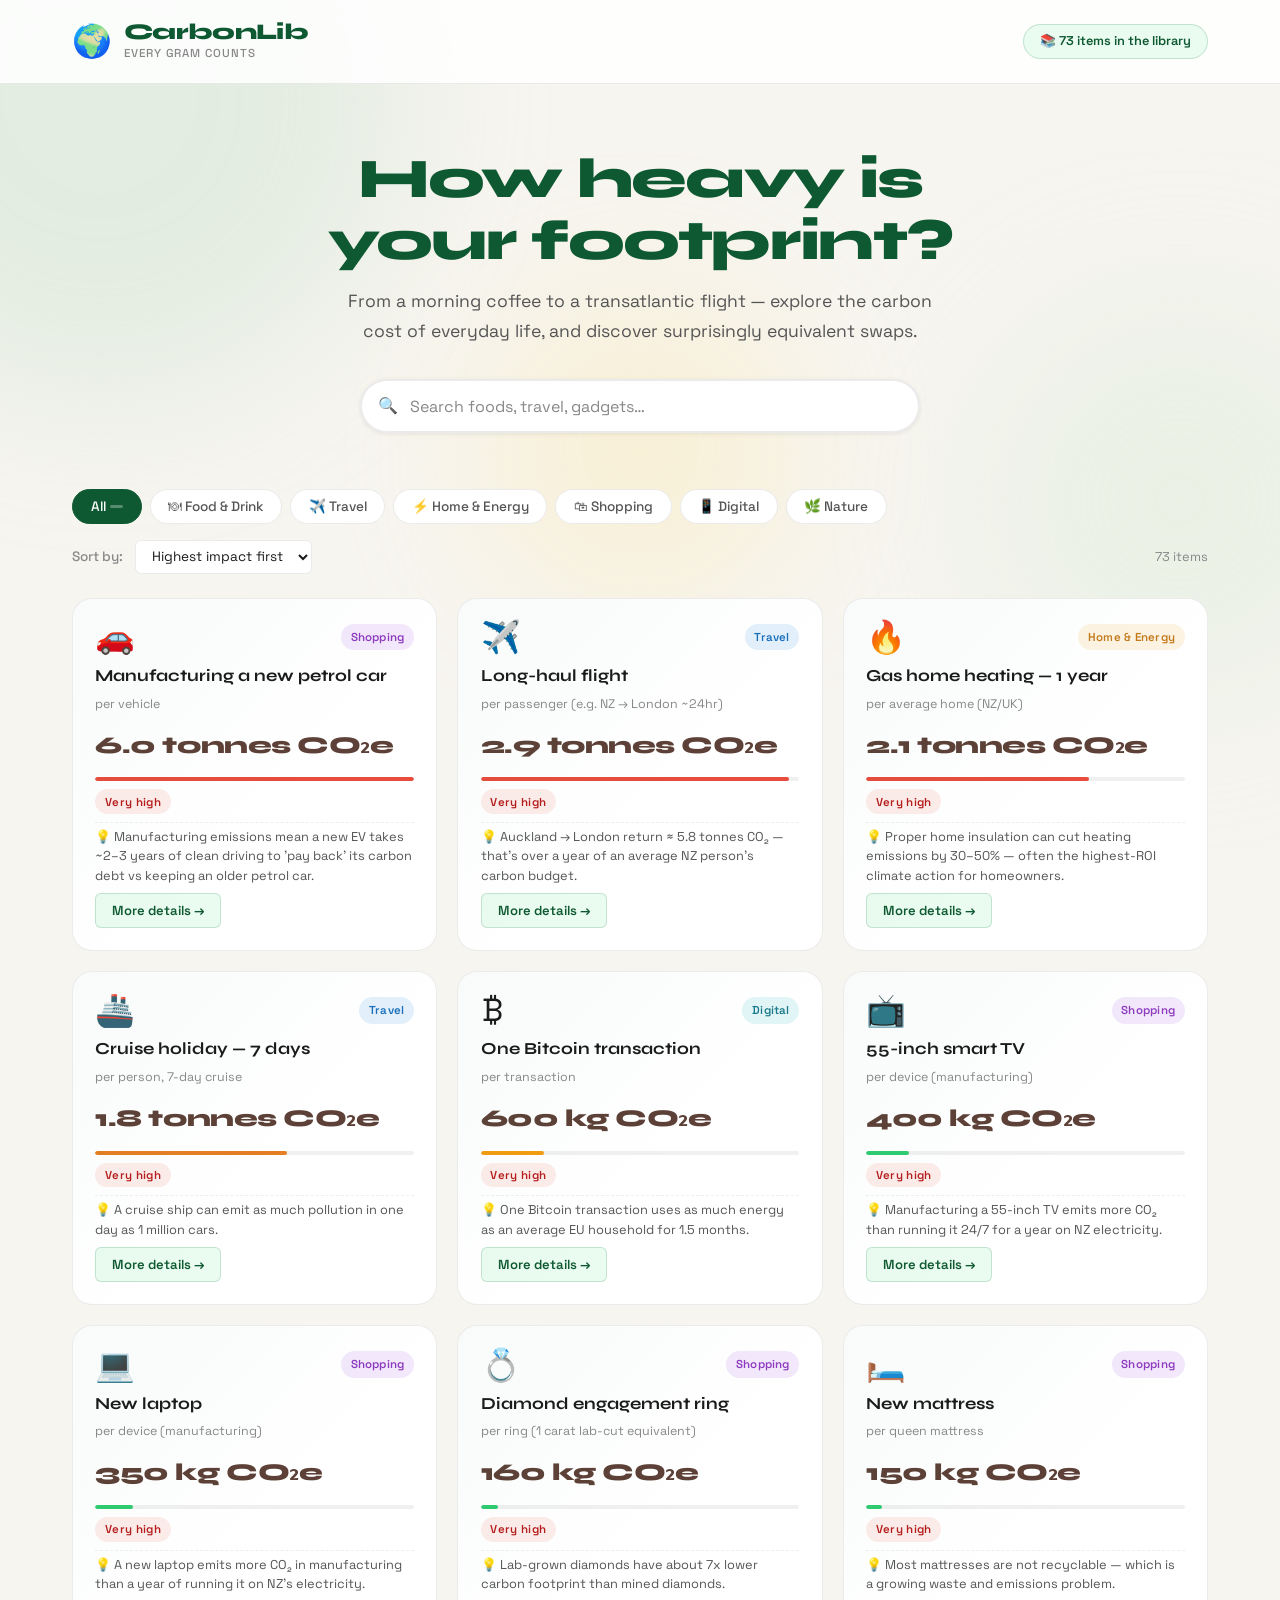
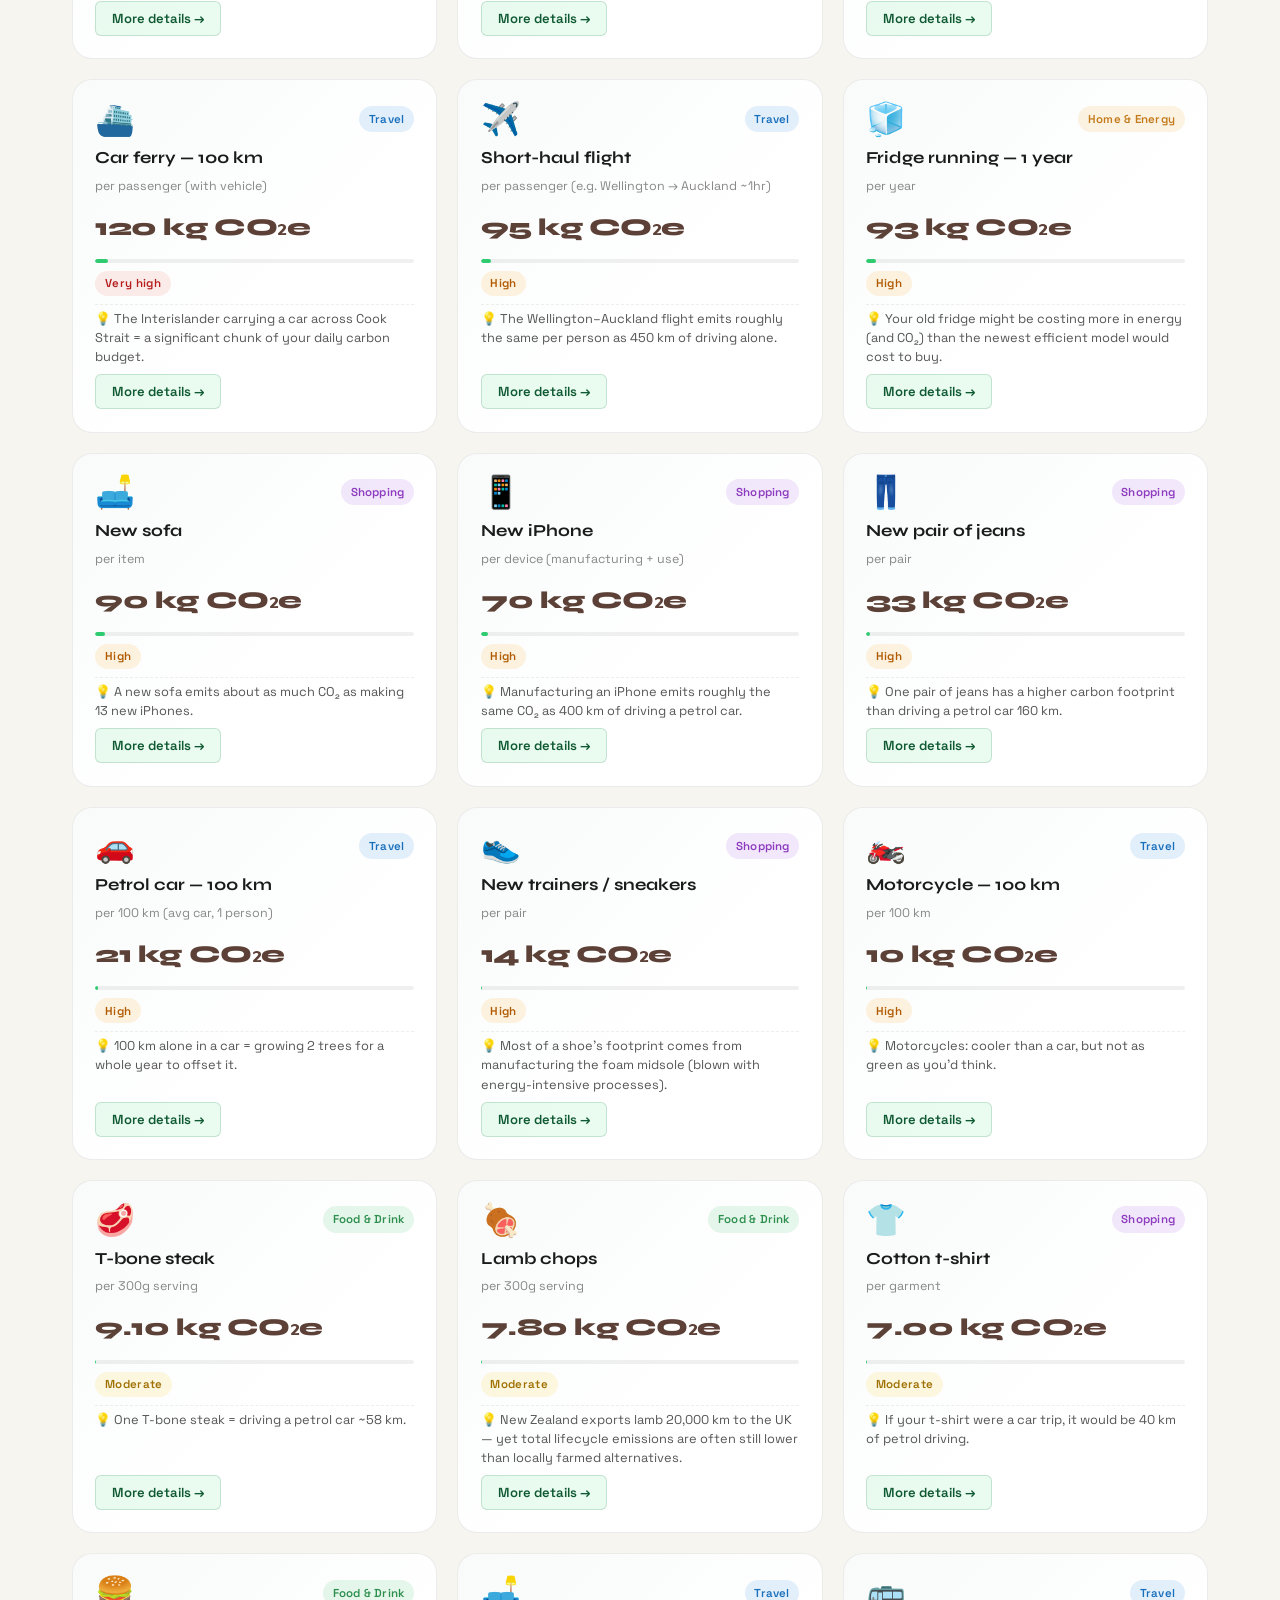
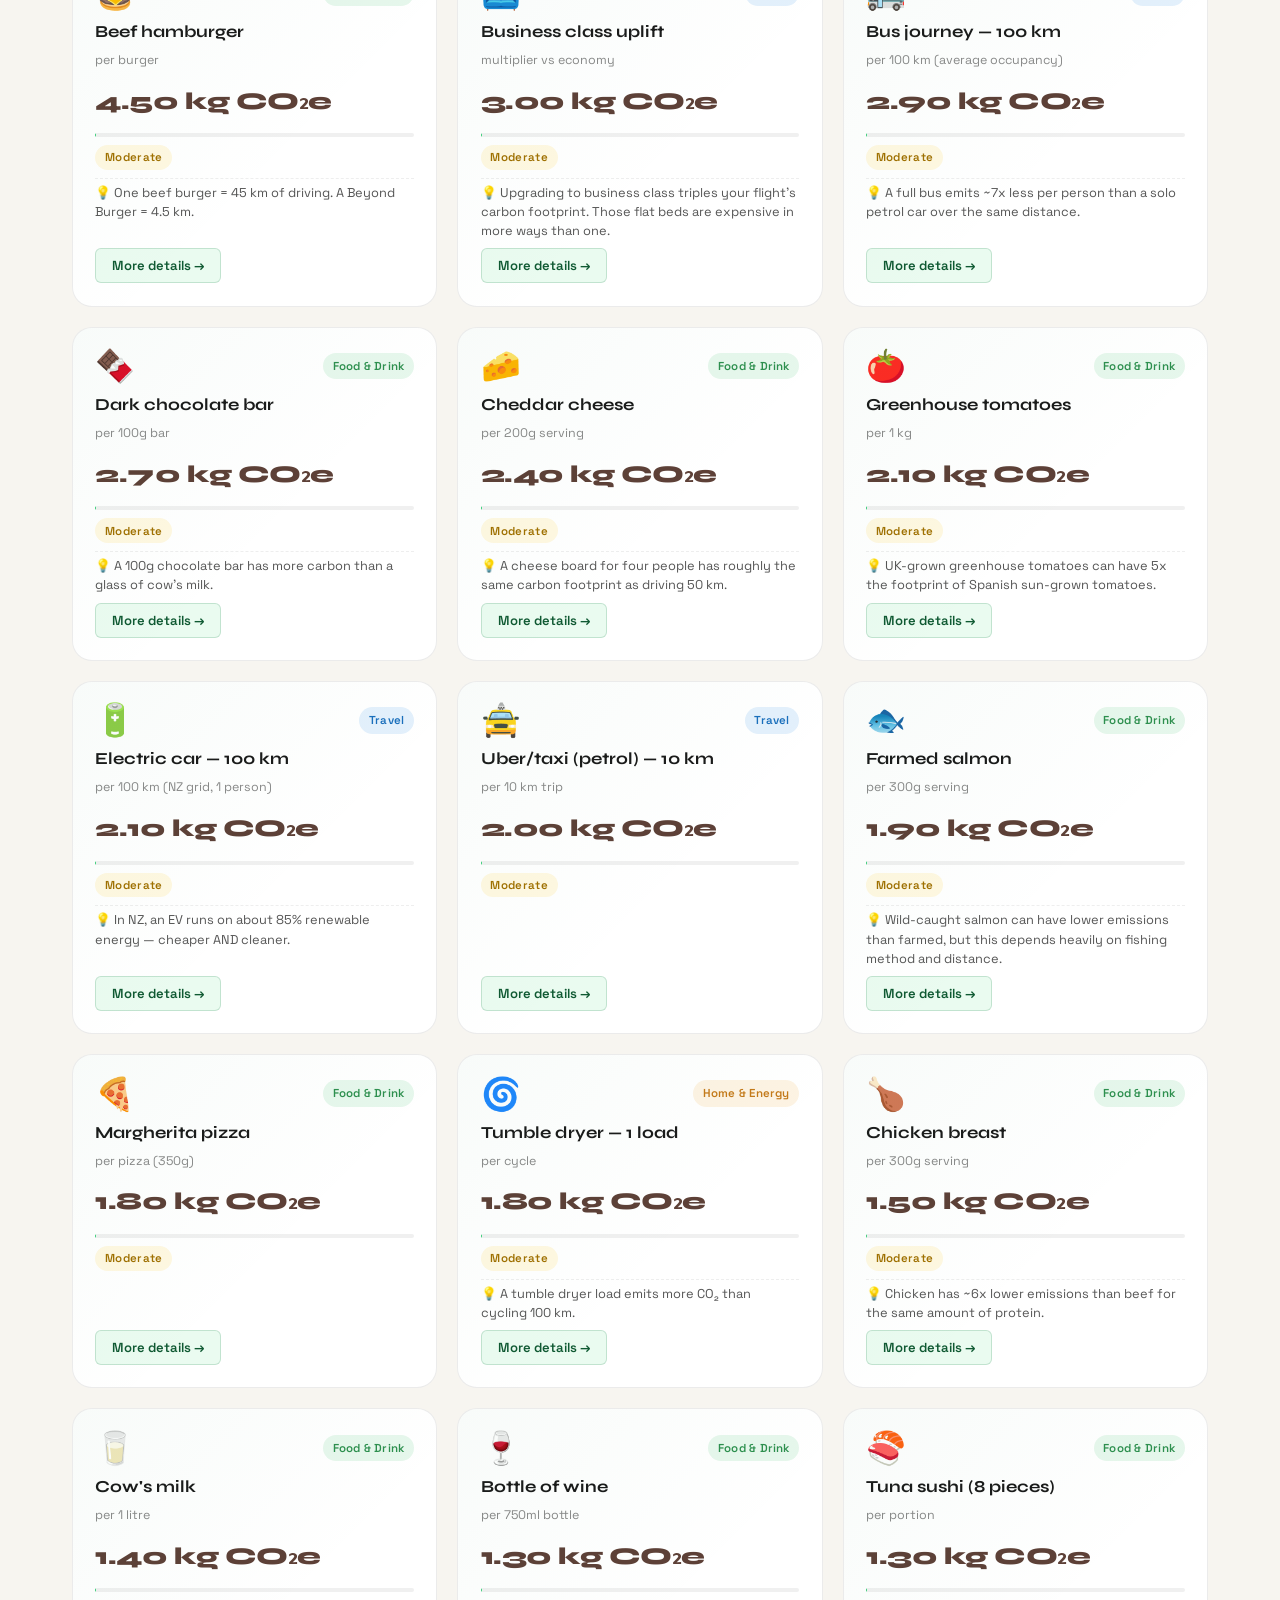
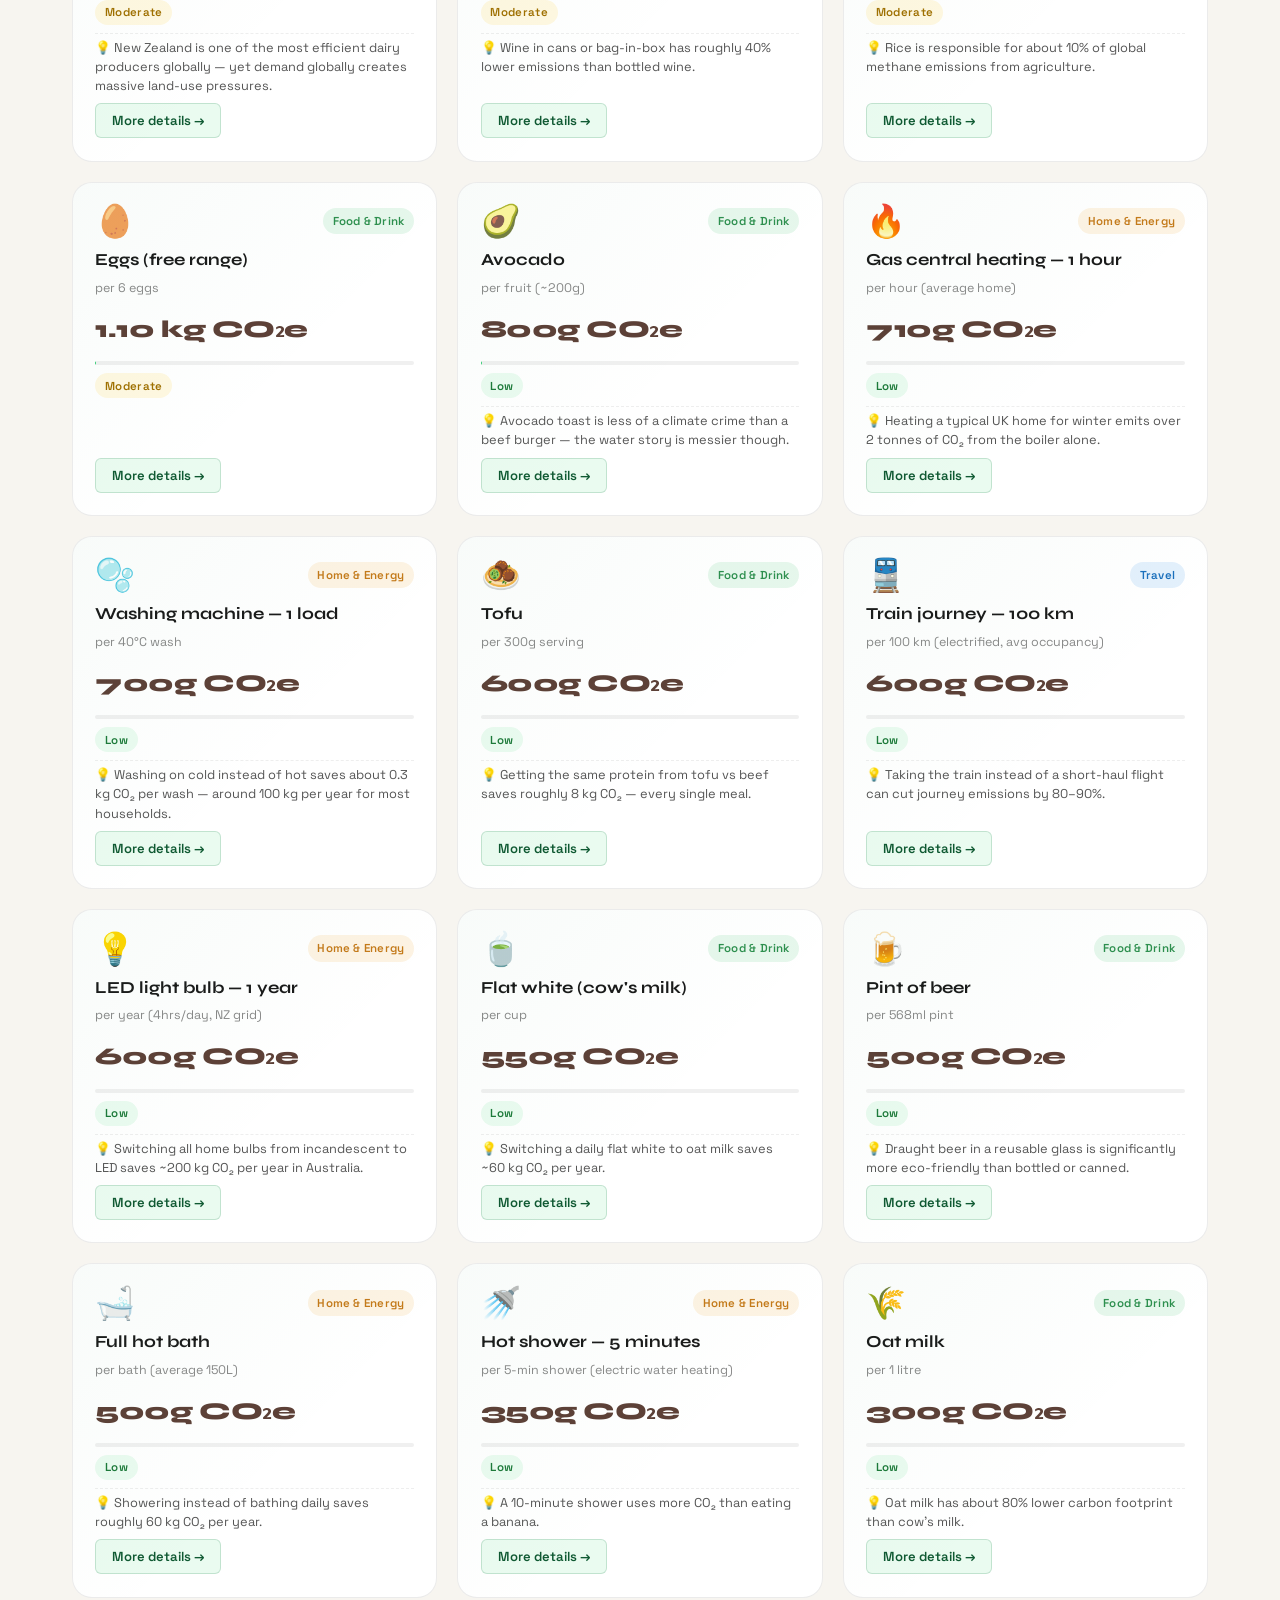
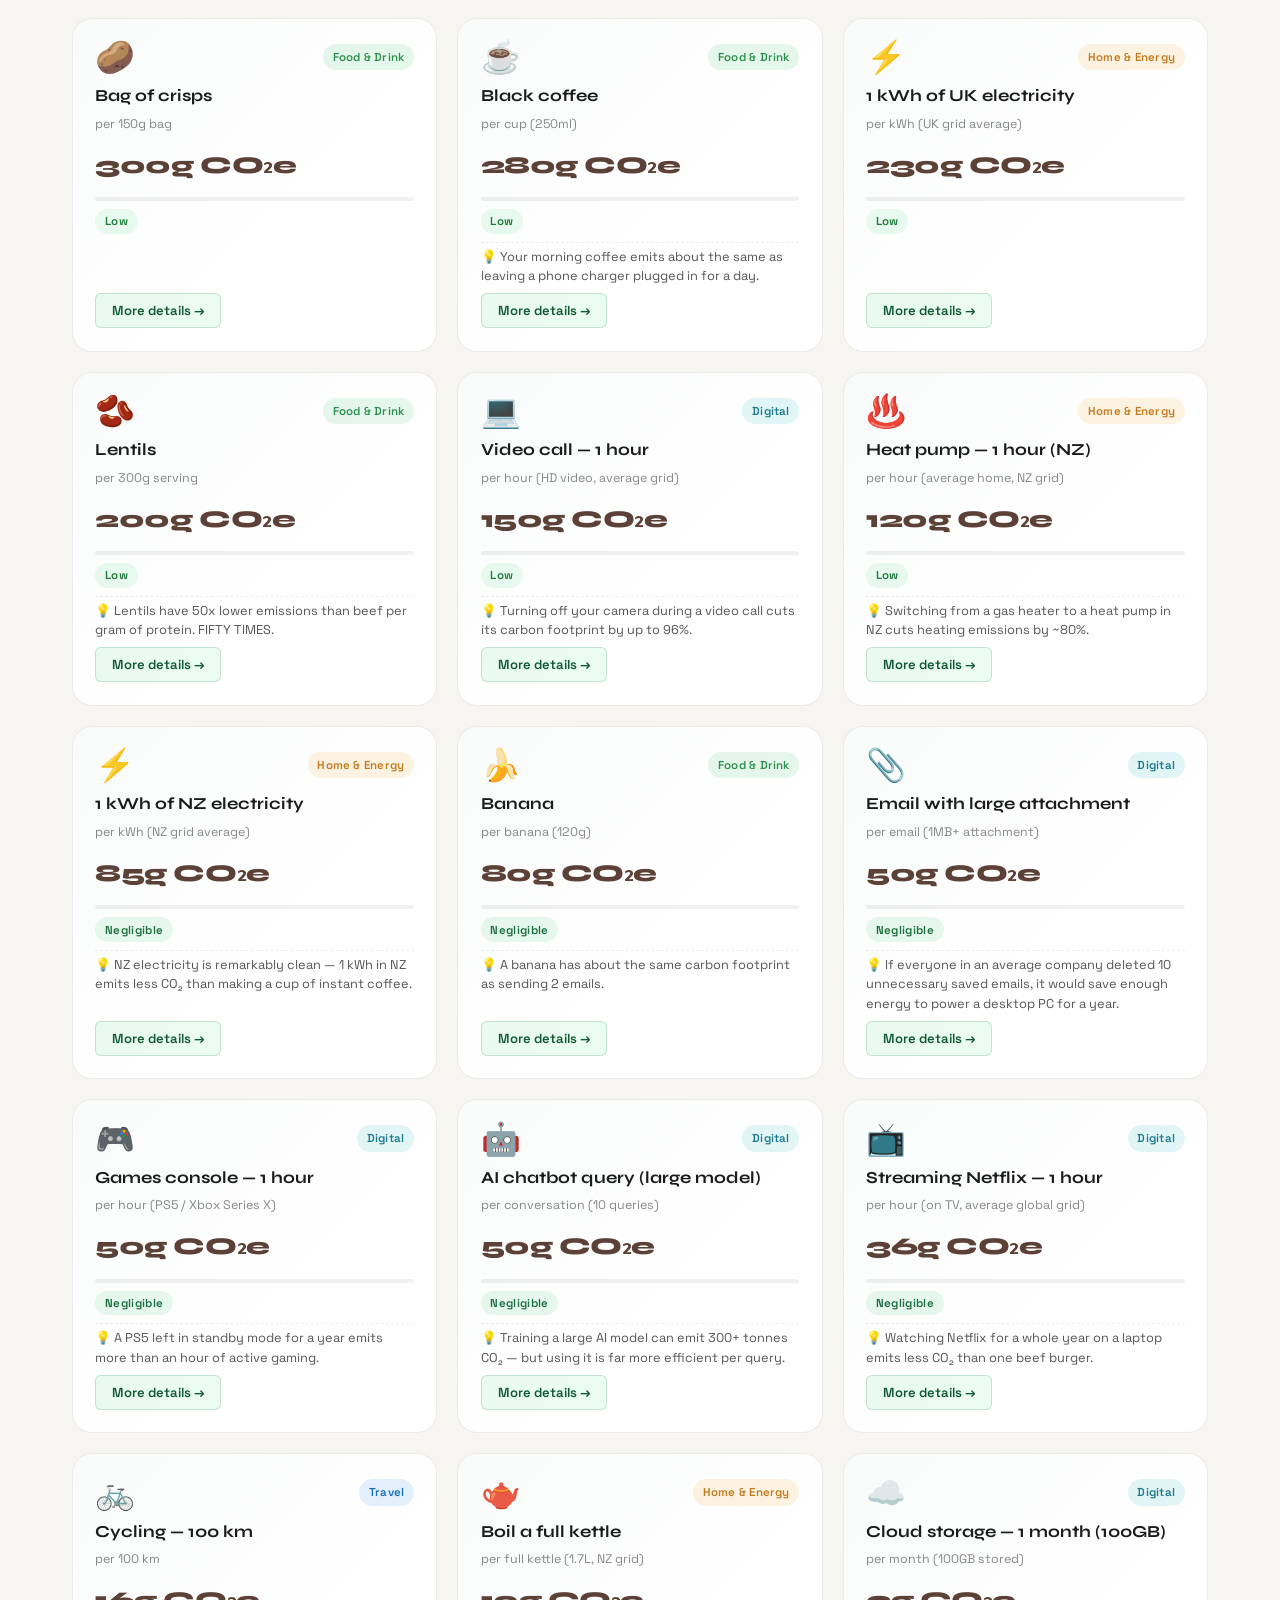
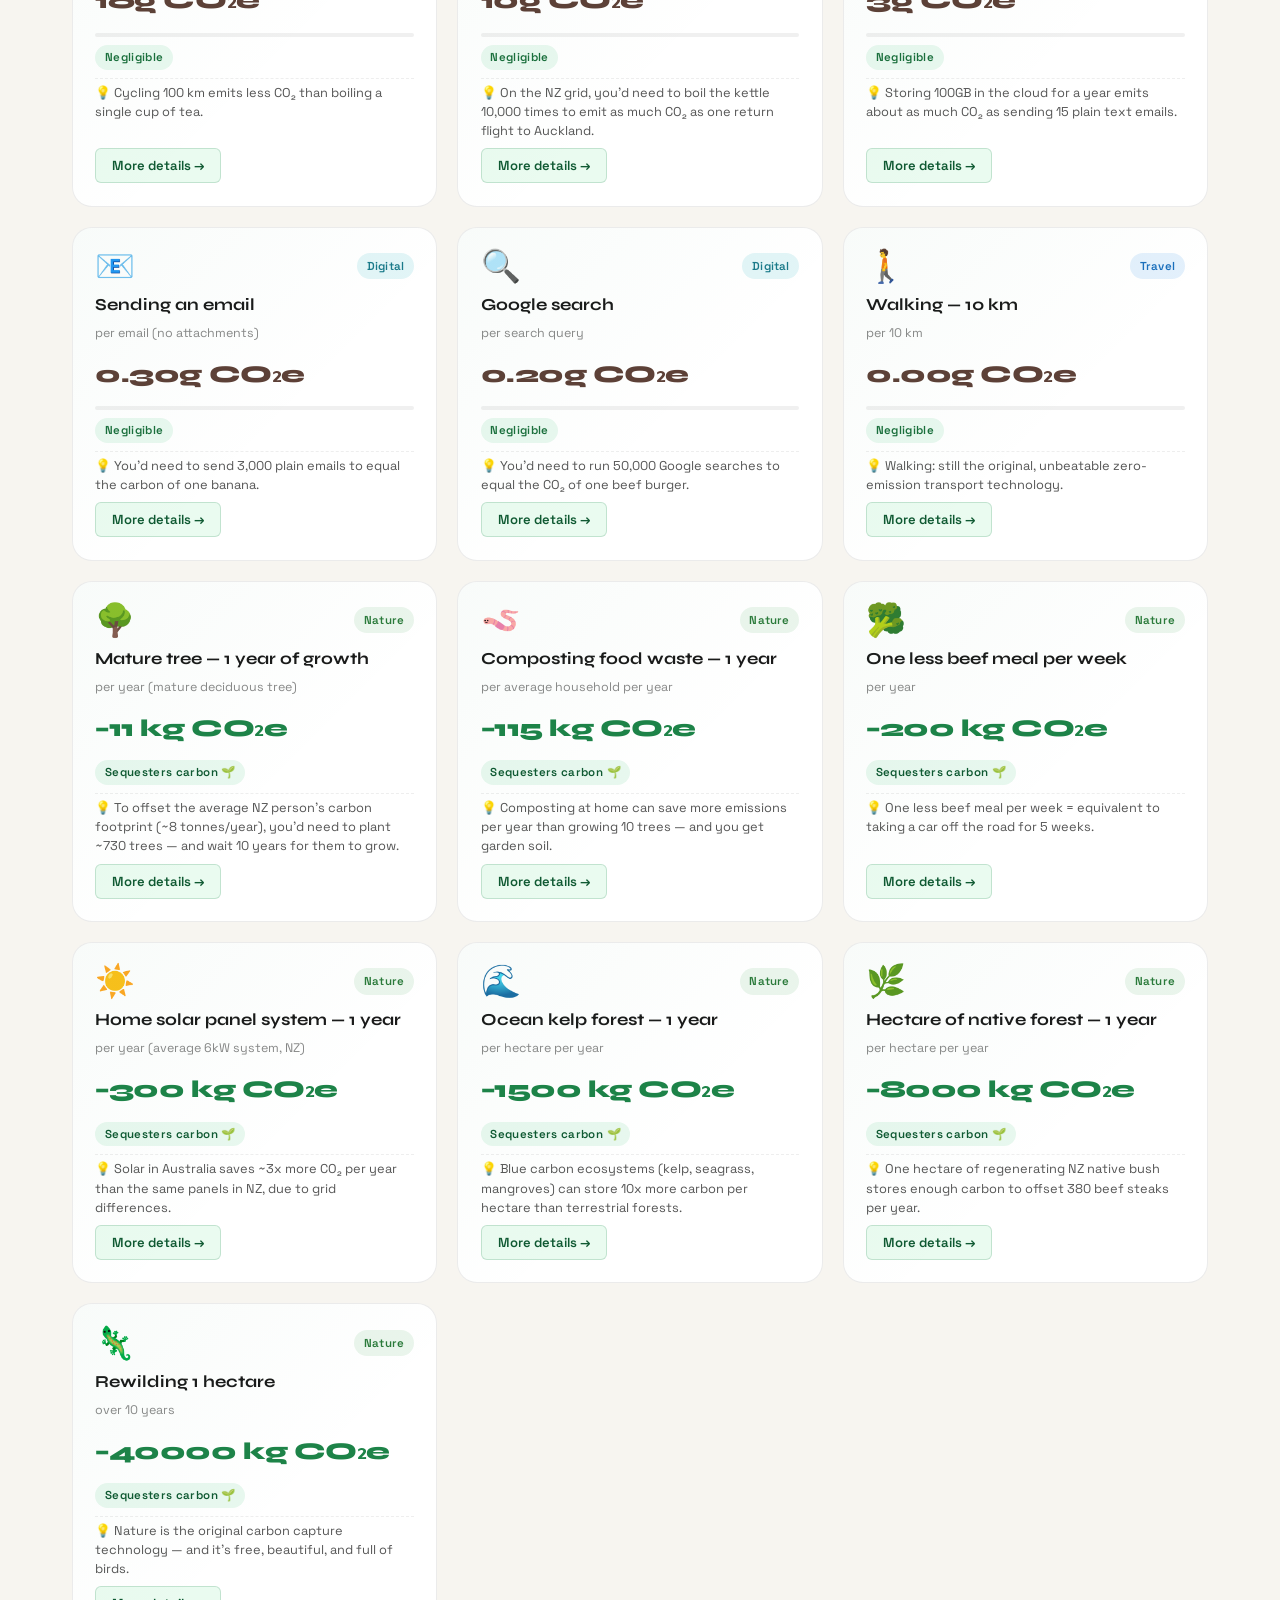
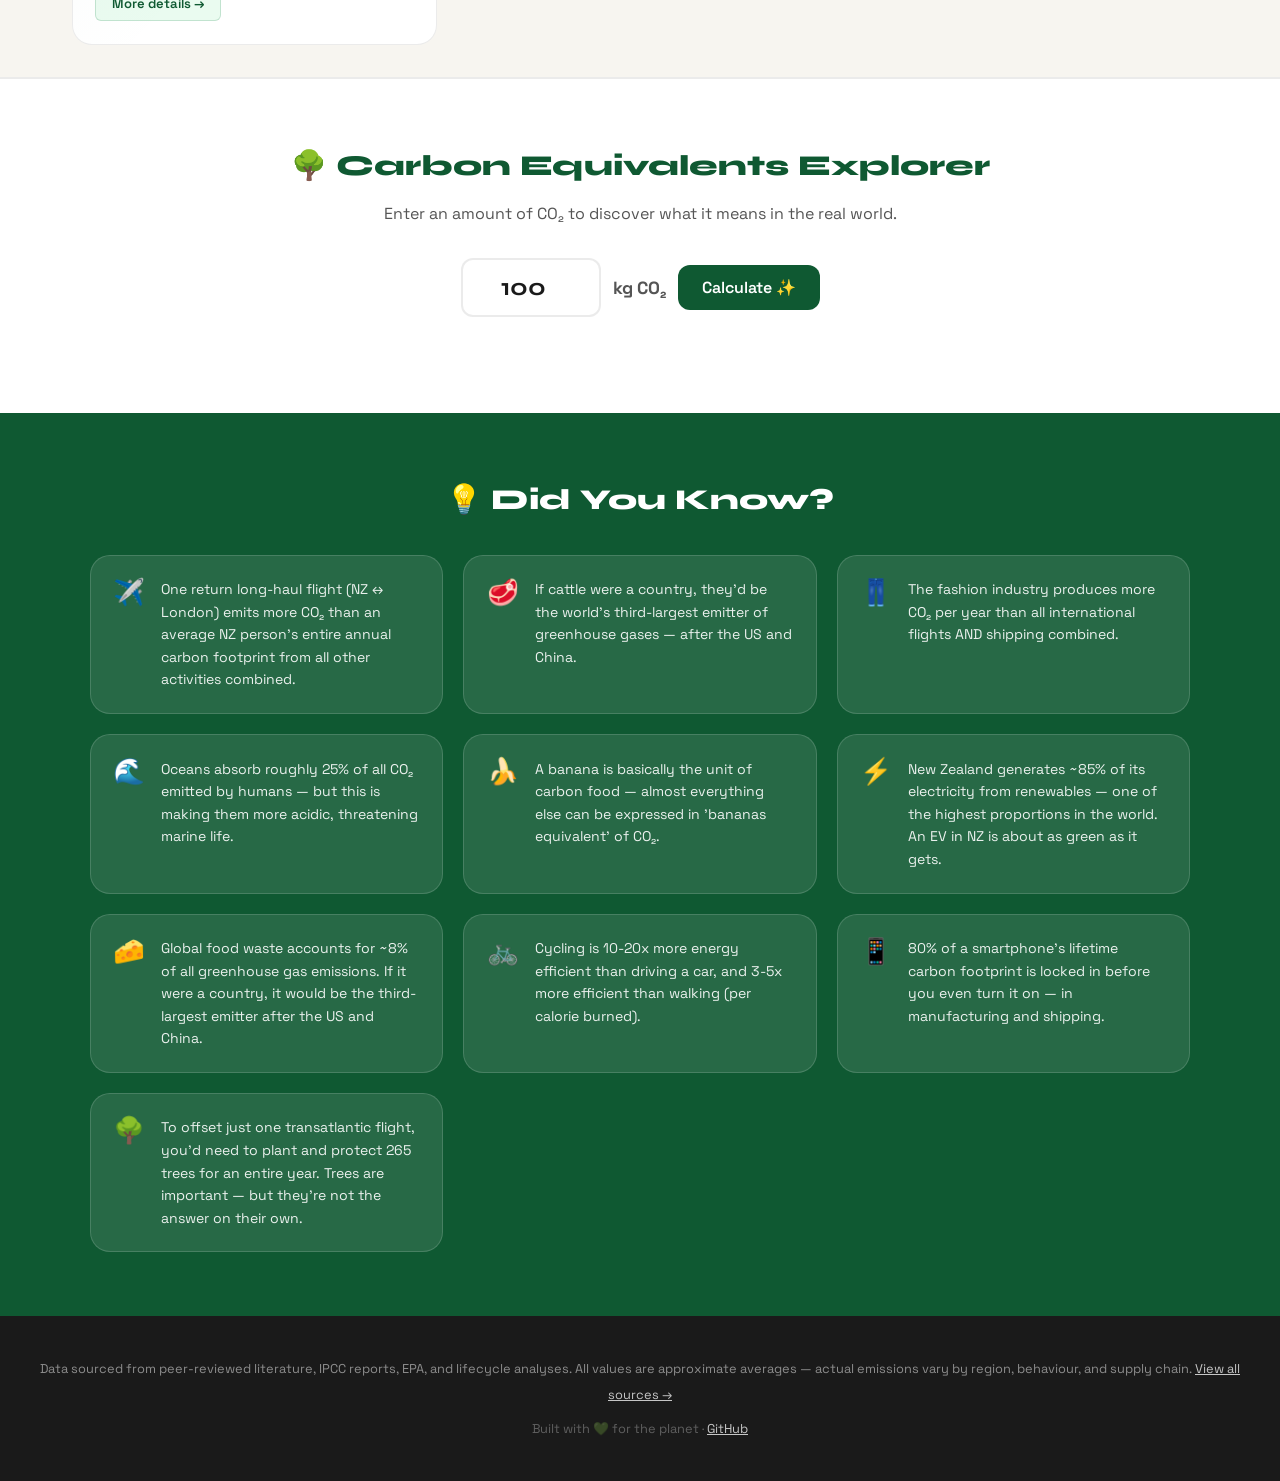
==== index.html @ 1dbca097 "Add files via upload" ====
<!DOCTYPE html>
<html lang="en">
<head>
<meta charset="UTF-8" />
<meta name="viewport" content="width=device-width, initial-scale=1.0" />
<title>Carbon Footprint Library 🌍</title>
<link rel="preconnect" href="https://fonts.googleapis.com" />
<link rel="preconnect" href="https://fonts.gstatic.com" crossorigin />
<link href="https://fonts.googleapis.com/css2?family=Space+Grotesk:wght@300;400;500;600;700&family=Syne:wght@400;600;700;800&display=swap" rel="stylesheet" />
<link rel="stylesheet" href="style.css" />
</head>
<body>

<div class="bg-blobs" aria-hidden="true">
  <div class="blob blob-1"></div>
  <div class="blob blob-2"></div>
  <div class="blob blob-3"></div>
</div>

<header class="site-header">
  <div class="header-inner">
    <div class="logo">
      <span class="logo-icon">🌍</span>
      <div>
        <span class="logo-text">CarbonLib</span>
        <span class="logo-sub">Every gram counts</span>
      </div>
    </div>
    <div class="header-stats">
      <div class="stat-pill" id="total-count">Loading…</div>
    </div>
  </div>
</header>

<main>

  <section class="hero">
    <h1>How heavy is your footprint?</h1>
    <p class="hero-sub">From a morning coffee to a transatlantic flight — explore the carbon cost of everyday life, and discover surprisingly equivalent swaps.</p>
    <div class="search-bar-wrap">
      <span class="search-icon">🔍</span>
      <input type="text" id="search" placeholder="Search foods, travel, gadgets…" autocomplete="off" aria-label="Search the carbon library" />
      <button class="clear-btn" id="clear-btn" aria-label="Clear search" style="display:none">✕</button>
    </div>
  </section>

  <section class="filter-row" aria-label="Filter by category">
    <button class="filter-btn active" data-cat="all">All <span class="count-badge" id="badge-all"></span></button>
    <button class="filter-btn" data-cat="food">🍽 Food &amp; Drink</button>
    <button class="filter-btn" data-cat="travel">✈️ Travel</button>
    <button class="filter-btn" data-cat="energy">⚡ Home &amp; Energy</button>
    <button class="filter-btn" data-cat="shopping">🛍 Shopping</button>
    <button class="filter-btn" data-cat="digital">📱 Digital</button>
    <button class="filter-btn" data-cat="nature">🌿 Nature</button>
  </section>

  <section class="sort-row">
    <label for="sort-select">Sort by:</label>
    <select id="sort-select">
      <option value="impact-desc">Highest impact first</option>
      <option value="impact-asc">Lowest impact first</option>
      <option value="alpha">A → Z</option>
    </select>
    <span class="results-count" id="results-label"></span>
  </section>

  <div class="cards-grid" id="cards-grid" role="list" aria-live="polite" aria-label="Carbon footprint entries">
  </div>

  <div class="empty-state" id="empty-state" hidden>
    <p>😅 Nothing found for that search.</p>
    <p>Try "beef", "flight", or "Netflix".</p>
  </div>

  <section class="equivalents-panel">
    <h2>🌳 Carbon Equivalents Explorer</h2>
    <p class="panel-sub">Enter an amount of CO₂ to discover what it means in the real world.</p>
    <div class="equiv-input-row">
      <input type="number" id="equiv-input" value="100" min="0" step="1" aria-label="Enter CO₂ in kg" />
      <span class="equiv-unit">kg CO₂</span>
      <button class="equiv-btn" onclick="computeEquivalents()">Calculate ✨</button>
    </div>
    <div class="equiv-results" id="equiv-results"></div>
  </section>

  <section class="fun-facts-panel">
    <h2>💡 Did You Know?</h2>
    <div class="facts-grid" id="facts-grid"></div>
  </section>

</main>

<footer>
  <p>Data sourced from peer-reviewed literature, IPCC reports, EPA, and lifecycle analyses. All values are approximate averages — actual emissions vary by region, behaviour, and supply chain. <a href="sources.html">View all sources →</a></p>
  <p class="footer-credit">Built with 💚 for the planet · <a href="https://github.com/yourusername/carbon-footprint-library">GitHub</a></p>
</footer>

<!-- Detail Modal -->
<div class="modal-overlay" id="modal-overlay" hidden role="dialog" aria-modal="true" aria-labelledby="modal-title">
  <div class="modal">
    <button class="modal-close" id="modal-close" aria-label="Close">✕</button>
    <div id="modal-content"></div>
  </div>
</div>

<script src="data.js"></script>
<script src="app.js"></script>
</body>
</html>
---- style.css ----
/* ============================================================
   CarbonLib — style.css
   A playful, earthy, engaging design system
   ============================================================ */

@import url('https://fonts.googleapis.com/css2?family=Space+Grotesk:wght@300;400;500;600;700&family=Syne:wght@400;600;700;800&display=swap');

/* ─── Reset & Base ─────────────────────────────────────────── */
*, *::before, *::after { box-sizing: border-box; margin: 0; padding: 0; }

:root {
  --green-deep:   #0f5932;
  --green-mid:    #1d8348;
  --green-light:  #2ecc71;
  --green-pale:   #eafbf0;
  --earth:        #5d4037;
  --earth-light:  #f5f0eb;
  --sky:          #1a6fbc;
  --amber:        #c47a1a;
  --coral:        #c0392b;
  --text-primary: #1a1a1a;
  --text-muted:   #555;
  --text-faint:   #888;
  --border:       rgba(0,0,0,0.08);
  --surface:      #ffffff;
  --page-bg:      #f7f5f0;
  --radius-sm:    6px;
  --radius-md:    12px;
  --radius-lg:    20px;
  --shadow-sm:    0 1px 4px rgba(0,0,0,0.08);
  --shadow-md:    0 4px 20px rgba(0,0,0,0.10);
  --shadow-lg:    0 12px 40px rgba(0,0,0,0.14);
  --font-display: 'Syne', sans-serif;
  --font-body:    'Space Grotesk', sans-serif;
}

html { font-size: 16px; scroll-behavior: smooth; }

body {
  font-family: var(--font-body);
  background: var(--page-bg);
  color: var(--text-primary);
  line-height: 1.6;
  min-height: 100vh;
  position: relative;
  overflow-x: hidden;
}

/* ─── Background Blobs ─────────────────────────────────────── */
.bg-blobs {
  position: fixed;
  inset: 0;
  pointer-events: none;
  overflow: hidden;
  z-index: 0;
}

.blob {
  position: absolute;
  border-radius: 50%;
  filter: blur(80px);
  opacity: 0.25;
}

.blob-1 {
  width: 600px; height: 600px;
  background: #a8d5b5;
  top: -200px; left: -200px;
  animation: blobFloat 18s ease-in-out infinite;
}

.blob-2 {
  width: 400px; height: 400px;
  background: #c8e6c9;
  bottom: 200px; right: -100px;
  animation: blobFloat 22s ease-in-out infinite reverse;
}

.blob-3 {
  width: 300px; height: 300px;
  background: #ffe082;
  top: 50%; left: 50%;
  transform: translate(-50%,-50%);
  animation: blobFloat 15s ease-in-out infinite 5s;
}

@keyframes blobFloat {
  0%,100% { transform: translate(0,0) scale(1); }
  33% { transform: translate(30px,-40px) scale(1.05); }
  66% { transform: translate(-20px,30px) scale(0.95); }
}

/* ─── Layout Layers ─────────────────────────────────────────── */
header, main, footer { position: relative; z-index: 1; }

/* ─── Header ────────────────────────────────────────────────── */
.site-header {
  background: rgba(255,255,255,0.85);
  backdrop-filter: blur(12px);
  -webkit-backdrop-filter: blur(12px);
  border-bottom: 1px solid var(--border);
  position: sticky;
  top: 0;
  z-index: 100;
}

.header-inner {
  max-width: 1200px;
  margin: 0 auto;
  padding: 1rem 2rem;
  display: flex;
  align-items: center;
  justify-content: space-between;
  gap: 1rem;
}

.logo {
  display: flex;
  align-items: center;
  gap: 0.75rem;
}

.logo-icon { font-size: 2rem; }

.logo-text {
  display: block;
  font-family: var(--font-display);
  font-weight: 800;
  font-size: 1.4rem;
  color: var(--green-deep);
  letter-spacing: -0.03em;
  line-height: 1;
}

.logo-sub {
  display: block;
  font-size: 0.72rem;
  color: var(--text-faint);
  letter-spacing: 0.08em;
  text-transform: uppercase;
  font-weight: 500;
}

.stat-pill {
  background: var(--green-pale);
  color: var(--green-deep);
  border-radius: 100px;
  padding: 0.4rem 1rem;
  font-size: 0.8rem;
  font-weight: 600;
  border: 1px solid rgba(30,130,76,0.2);
}

/* ─── Hero ──────────────────────────────────────────────────── */
.hero {
  max-width: 800px;
  margin: 0 auto;
  padding: 4rem 2rem 2rem;
  text-align: center;
}

.hero h1 {
  font-family: var(--font-display);
  font-size: clamp(2rem, 5vw, 3.5rem);
  font-weight: 800;
  line-height: 1.1;
  color: var(--green-deep);
  letter-spacing: -0.03em;
  margin-bottom: 1rem;
}

.hero-sub {
  font-size: 1.1rem;
  color: var(--text-muted);
  max-width: 600px;
  margin: 0 auto 2rem;
  line-height: 1.7;
}

/* ─── Search ────────────────────────────────────────────────── */
.search-bar-wrap {
  position: relative;
  max-width: 560px;
  margin: 0 auto;
  display: flex;
  align-items: center;
}

.search-icon {
  position: absolute;
  left: 1.1rem;
  font-size: 1rem;
  pointer-events: none;
  z-index: 1;
}

#search {
  width: 100%;
  padding: 0.9rem 3.2rem 0.9rem 3rem;
  border: 2px solid var(--border);
  border-radius: 100px;
  font-family: var(--font-body);
  font-size: 1rem;
  background: white;
  color: var(--text-primary);
  transition: border-color 0.2s, box-shadow 0.2s;
  box-shadow: var(--shadow-sm);
}

#search:focus {
  outline: none;
  border-color: var(--green-mid);
  box-shadow: 0 0 0 4px rgba(30,130,76,0.12);
}

#search::placeholder { color: var(--text-faint); }

.clear-btn {
  position: absolute;
  right: 1rem;
  background: var(--border);
  border: none;
  width: 24px; height: 24px;
  border-radius: 50%;
  display: flex;
  align-items: center;
  justify-content: center;
  cursor: pointer;
  font-size: 0.75rem;
  color: var(--text-muted);
  transition: background 0.2s;
}

.clear-btn:hover { background: rgba(0,0,0,0.15); }

/* ─── Filters ───────────────────────────────────────────────── */
.filter-row {
  max-width: 1200px;
  margin: 0 auto;
  padding: 1.5rem 2rem 0;
  display: flex;
  flex-wrap: wrap;
  gap: 0.5rem;
}

.filter-btn {
  padding: 0.5rem 1.1rem;
  border-radius: 100px;
  border: 1.5px solid var(--border);
  background: white;
  color: var(--text-muted);
  font-family: var(--font-body);
  font-size: 0.85rem;
  font-weight: 500;
  cursor: pointer;
  transition: all 0.18s ease;
  white-space: nowrap;
  display: flex;
  align-items: center;
  gap: 0.3rem;
}

.filter-btn:hover {
  border-color: var(--green-mid);
  color: var(--green-mid);
  background: var(--green-pale);
}

.filter-btn.active {
  background: var(--green-deep);
  color: white;
  border-color: var(--green-deep);
}

.count-badge {
  background: rgba(255,255,255,0.3);
  border-radius: 100px;
  padding: 0.1rem 0.4rem;
  font-size: 0.75rem;
}

/* ─── Sort Row ──────────────────────────────────────────────── */
.sort-row {
  max-width: 1200px;
  margin: 1rem auto 0;
  padding: 0 2rem;
  display: flex;
  align-items: center;
  gap: 0.75rem;
}

.sort-row label {
  font-size: 0.85rem;
  color: var(--text-faint);
  font-weight: 500;
}

#sort-select {
  font-family: var(--font-body);
  font-size: 0.85rem;
  padding: 0.4rem 0.75rem;
  border: 1.5px solid var(--border);
  border-radius: var(--radius-sm);
  background: white;
  color: var(--text-primary);
  cursor: pointer;
}

#sort-select:focus {
  outline: none;
  border-color: var(--green-mid);
}

.results-count {
  margin-left: auto;
  font-size: 0.8rem;
  color: var(--text-faint);
}

/* ─── Cards Grid ────────────────────────────────────────────── */
.cards-grid {
  max-width: 1200px;
  margin: 1.5rem auto 0;
  padding: 0 2rem 2rem;
  display: grid;
  grid-template-columns: repeat(auto-fill, minmax(280px, 1fr));
  gap: 1.25rem;
}

/* ─── Card ──────────────────────────────────────────────────── */
.carbon-card {
  background: white;
  border-radius: var(--radius-lg);
  padding: 1.4rem;
  border: 1.5px solid var(--border);
  cursor: pointer;
  transition: transform 0.2s ease, box-shadow 0.2s ease, border-color 0.2s ease;
  animation: cardIn 0.4s ease both;
  display: flex;
  flex-direction: column;
  gap: 0.5rem;
  position: relative;
  overflow: hidden;
}

.carbon-card::before {
  content: '';
  position: absolute;
  inset: 0;
  background: linear-gradient(135deg, rgba(30,130,76,0.03) 0%, transparent 60%);
  pointer-events: none;
}

@keyframes cardIn {
  from { opacity: 0; transform: translateY(16px); }
  to   { opacity: 1; transform: translateY(0); }
}

.carbon-card:hover {
  transform: translateY(-4px);
  box-shadow: var(--shadow-md);
  border-color: rgba(30,130,76,0.25);
}

.carbon-card:focus {
  outline: none;
  box-shadow: 0 0 0 3px rgba(30,130,76,0.3);
}

.card-header {
  display: flex;
  align-items: center;
  justify-content: space-between;
  margin-bottom: 0.25rem;
}

.card-emoji {
  font-size: 2rem;
  line-height: 1;
}

.card-cat-badge {
  font-size: 0.72rem;
  font-weight: 600;
  padding: 0.25rem 0.6rem;
  border-radius: 100px;
  letter-spacing: 0.02em;
}

.card-name {
  font-family: var(--font-display);
  font-size: 1.05rem;
  font-weight: 700;
  color: var(--text-primary);
  line-height: 1.3;
}

.card-unit {
  font-size: 0.78rem;
  color: var(--text-faint);
  font-weight: 400;
}

.card-co2 {
  font-family: var(--font-display);
  font-size: 1.5rem;
  font-weight: 800;
  color: var(--earth);
  letter-spacing: -0.02em;
  margin: 0.25rem 0;
}

.card-co2-green {
  color: var(--green-mid) !important;
}

/* ─── Impact Bar ────────────────────────────────────────────── */
.impact-bar-wrap {
  height: 4px;
  background: #f0f0f0;
  border-radius: 100px;
  overflow: hidden;
}

.impact-bar-fill {
  height: 100%;
  border-radius: 100px;
  transition: width 0.6s ease;
}

/* ─── Impact Badges ─────────────────────────────────────────── */
.impact-badge {
  font-size: 0.72rem;
  font-weight: 600;
  padding: 0.2rem 0.6rem;
  border-radius: 100px;
  display: inline-block;
  letter-spacing: 0.03em;
  width: fit-content;
}

.impact-sequester  { background: #e8f8ef; color: #0f5932; }
.impact-negligible { background: #e8f8ef; color: #1a6f3c; }
.impact-low        { background: #eafbf0; color: #1d7a3a; }
.impact-moderate   { background: #fff8e1; color: #a07000; }
.impact-high       { background: #fff3e0; color: #b35a00; }
.impact-very-high  { background: #fdecea; color: #b71c1c; }

.card-funfact {
  font-size: 0.8rem;
  color: var(--text-muted);
  line-height: 1.5;
  padding-top: 0.25rem;
  border-top: 1px dashed #eee;
  flex: 1;
}

.card-details-btn {
  margin-top: auto;
  padding: 0.5rem 1rem;
  background: var(--green-pale);
  border: 1.5px solid rgba(30,130,76,0.2);
  border-radius: var(--radius-sm);
  color: var(--green-deep);
  font-family: var(--font-body);
  font-size: 0.82rem;
  font-weight: 600;
  cursor: pointer;
  transition: all 0.18s ease;
  align-self: flex-start;
}

.card-details-btn:hover {
  background: var(--green-mid);
  color: white;
  border-color: var(--green-mid);
}

/* ─── Empty State ───────────────────────────────────────────── */
.empty-state {
  text-align: center;
  padding: 4rem 2rem;
  color: var(--text-muted);
  font-size: 1.1rem;
  line-height: 2;
}

/* ─── Equivalents Panel ─────────────────────────────────────── */
.equivalents-panel {
  background: white;
  border-top: 2px solid var(--border);
  padding: 4rem 2rem;
}

.equivalents-panel h2 {
  font-family: var(--font-display);
  font-size: 1.8rem;
  font-weight: 800;
  text-align: center;
  color: var(--green-deep);
  margin-bottom: 0.75rem;
}

.panel-sub {
  text-align: center;
  color: var(--text-muted);
  margin-bottom: 2rem;
}

.equiv-input-row {
  display: flex;
  align-items: center;
  justify-content: center;
  gap: 0.75rem;
  flex-wrap: wrap;
  margin-bottom: 2rem;
}

.equiv-input-row input[type="number"] {
  width: 140px;
  padding: 0.8rem 1rem;
  border: 2px solid var(--border);
  border-radius: var(--radius-md);
  font-family: var(--font-display);
  font-size: 1.5rem;
  font-weight: 700;
  text-align: center;
  color: var(--text-primary);
  transition: border-color 0.2s, box-shadow 0.2s;
}

.equiv-input-row input[type="number"]:focus {
  outline: none;
  border-color: var(--green-mid);
  box-shadow: 0 0 0 4px rgba(30,130,76,0.12);
}

.equiv-unit {
  font-weight: 700;
  font-size: 1.1rem;
  color: var(--text-muted);
}

.equiv-btn {
  padding: 0.75rem 1.5rem;
  background: var(--green-deep);
  color: white;
  border: none;
  border-radius: var(--radius-md);
  font-family: var(--font-body);
  font-size: 1rem;
  font-weight: 600;
  cursor: pointer;
  transition: background 0.2s, transform 0.1s;
}

.equiv-btn:hover {
  background: var(--green-mid);
  transform: translateY(-1px);
}

.equiv-btn:active { transform: scale(0.97); }

/* ─── Equivalents Results ───────────────────────────────────── */
.equiv-results {
  max-width: 900px;
  margin: 0 auto;
}

.equiv-header {
  text-align: center;
  font-size: 1rem;
  color: var(--text-muted);
  margin-bottom: 1.25rem;
}

.equiv-header strong {
  color: var(--green-deep);
  font-size: 1.2rem;
}

.equiv-cards {
  display: grid;
  grid-template-columns: repeat(auto-fill, minmax(200px, 1fr));
  gap: 1rem;
  margin-bottom: 1.5rem;
}

.equiv-card {
  background: var(--earth-light);
  border-radius: var(--radius-md);
  padding: 1.1rem;
  text-align: center;
  display: flex;
  flex-direction: column;
  align-items: center;
  gap: 0.4rem;
  border: 1px solid rgba(0,0,0,0.06);
  animation: cardIn 0.3s ease both;
}

.equiv-card-emoji { font-size: 1.8rem; }

.equiv-card-n {
  font-family: var(--font-display);
  font-size: 1.4rem;
  font-weight: 800;
  color: var(--green-deep);
}

.equiv-card-label {
  font-size: 0.78rem;
  color: var(--text-muted);
  line-height: 1.4;
}

.equiv-tree-box {
  background: var(--green-pale);
  border: 1.5px solid rgba(30,130,76,0.2);
  border-radius: var(--radius-md);
  padding: 1.2rem 1.5rem;
  text-align: center;
  font-size: 0.95rem;
  color: var(--green-deep);
  margin-bottom: 1.5rem;
  line-height: 1.7;
}

.equiv-matches {
  background: #f9f9f9;
  border-radius: var(--radius-md);
  padding: 1.25rem;
  font-size: 0.88rem;
  color: var(--text-muted);
}

.equiv-matches strong {
  display: block;
  margin-bottom: 0.75rem;
  color: var(--text-primary);
}

.equiv-matches ul {
  list-style: none;
  display: flex;
  flex-direction: column;
  gap: 0.4rem;
}

.equiv-matches li { padding-left: 0; }

/* ─── Fun Facts ─────────────────────────────────────────────── */
.fun-facts-panel {
  background: var(--green-deep);
  color: white;
  padding: 4rem 2rem;
}

.fun-facts-panel h2 {
  font-family: var(--font-display);
  font-size: 1.8rem;
  font-weight: 800;
  text-align: center;
  color: white;
  margin-bottom: 2rem;
}

.facts-grid {
  max-width: 1100px;
  margin: 0 auto;
  display: grid;
  grid-template-columns: repeat(auto-fill, minmax(280px, 1fr));
  gap: 1.25rem;
}

.fact-card {
  background: rgba(255,255,255,0.1);
  border: 1px solid rgba(255,255,255,0.15);
  border-radius: var(--radius-lg);
  padding: 1.4rem;
  display: flex;
  gap: 1rem;
  align-items: flex-start;
  transition: background 0.2s;
}

.fact-card:hover { background: rgba(255,255,255,0.15); }

.fact-icon {
  font-size: 1.6rem;
  flex-shrink: 0;
  line-height: 1;
  margin-top: 0.1rem;
}

.fact-card p {
  font-size: 0.88rem;
  line-height: 1.6;
  color: rgba(255,255,255,0.9);
}

/* ─── Modal ─────────────────────────────────────────────────── */
.modal-overlay {
  position: fixed;
  inset: 0;
  background: rgba(0,0,0,0.55);
  z-index: 1000;
  display: flex;
  align-items: center;
  justify-content: center;
  padding: 1rem;
  backdrop-filter: blur(4px);
  animation: fadeIn 0.2s ease;
}

.modal-overlay[hidden] { display: none; }

@keyframes fadeIn { from { opacity: 0; } to { opacity: 1; } }

.modal {
  background: white;
  border-radius: var(--radius-lg);
  padding: 2.5rem;
  max-width: 600px;
  width: 100%;
  max-height: 90vh;
  overflow-y: auto;
  position: relative;
  box-shadow: var(--shadow-lg);
  animation: slideUp 0.25s ease both;
}

@keyframes slideUp {
  from { transform: translateY(24px); opacity: 0; }
  to   { transform: translateY(0);    opacity: 1; }
}

.modal-close {
  position: absolute;
  top: 1.25rem; right: 1.25rem;
  background: #f5f5f5;
  border: none;
  width: 32px; height: 32px;
  border-radius: 50%;
  font-size: 1rem;
  cursor: pointer;
  display: flex;
  align-items: center;
  justify-content: center;
  color: var(--text-muted);
  transition: background 0.18s;
}

.modal-close:hover { background: #e8e8e8; }
.modal-close:focus { outline: none; box-shadow: 0 0 0 3px rgba(30,130,76,0.3); }

.modal-emoji {
  font-size: 3.5rem;
  text-align: center;
  margin-bottom: 0.75rem;
}

.modal-title {
  font-family: var(--font-display);
  font-size: 1.6rem;
  font-weight: 800;
  text-align: center;
  color: var(--text-primary);
  margin-bottom: 0.25rem;
}

.modal-unit {
  text-align: center;
  font-size: 0.85rem;
  color: var(--text-faint);
  margin-bottom: 1rem;
}

.modal-co2 {
  font-family: var(--font-display);
  font-size: 2.5rem;
  font-weight: 800;
  color: var(--earth);
  text-align: center;
  letter-spacing: -0.02em;
  margin-bottom: 0.5rem;
}

.modal-desc {
  color: var(--text-muted);
  font-size: 0.92rem;
  line-height: 1.7;
  margin: 1rem 0;
}

.modal-funfact, .modal-tip, .modal-comparisons, .modal-equivalents-list {
  border-radius: var(--radius-md);
  padding: 1rem 1.25rem;
  margin: 0.75rem 0;
  font-size: 0.88rem;
}

.modal-funfact {
  background: #fffde7;
  border-left: 3px solid #f9a825;
}

.modal-funfact p, .modal-tip p { margin-top: 0.4rem; color: var(--text-muted); line-height: 1.6; }

.modal-tip {
  background: var(--green-pale);
  border-left: 3px solid var(--green-mid);
}

.modal-comparisons, .modal-equivalents-list {
  background: #f7f5f0;
  border-left: 3px solid #ccc;
}

.modal-comparisons ul, .modal-equivalents-list ul {
  list-style: none;
  margin-top: 0.5rem;
  display: flex;
  flex-direction: column;
  gap: 0.35rem;
}

.modal-comparisons li::before { content: '→ '; color: var(--green-mid); font-weight: 700; }
.modal-equivalents-list li::before { content: '• '; color: var(--text-faint); }

.modal-context {
  font-size: 0.82rem;
  color: var(--text-faint);
  font-style: italic;
  margin-top: 0.5rem;
  line-height: 1.6;
}

/* ─── Footer ────────────────────────────────────────────────── */
footer {
  background: #1a1a1a;
  color: rgba(255,255,255,0.5);
  text-align: center;
  padding: 2.5rem 2rem;
  font-size: 0.8rem;
  line-height: 2;
}

footer a { color: rgba(255,255,255,0.75); text-decoration: underline; }
footer a:hover { color: white; }

.footer-credit {
  margin-top: 0.5rem;
  color: rgba(255,255,255,0.3);
}

/* ─── Scrollbar ─────────────────────────────────────────────── */
::-webkit-scrollbar { width: 8px; }
::-webkit-scrollbar-track { background: transparent; }
::-webkit-scrollbar-thumb { background: #ccc; border-radius: 100px; }
::-webkit-scrollbar-thumb:hover { background: #aaa; }

/* ─── Responsive ────────────────────────────────────────────── */
@media (max-width: 768px) {
  .header-inner { padding: 0.85rem 1rem; }
  .hero { padding: 2.5rem 1rem 1.5rem; }
  .filter-row, .sort-row, .cards-grid { padding-left: 1rem; padding-right: 1rem; }
  .cards-grid { grid-template-columns: repeat(auto-fill, minmax(240px, 1fr)); gap: 1rem; }
  .modal { padding: 1.75rem 1.25rem; }
  .modal-co2 { font-size: 2rem; }
}

@media (max-width: 480px) {
  .logo-text { font-size: 1.2rem; }
  .stat-pill { font-size: 0.72rem; padding: 0.35rem 0.75rem; }
  .cards-grid { grid-template-columns: 1fr; }
  .equiv-cards { grid-template-columns: 1fr 1fr; }
}
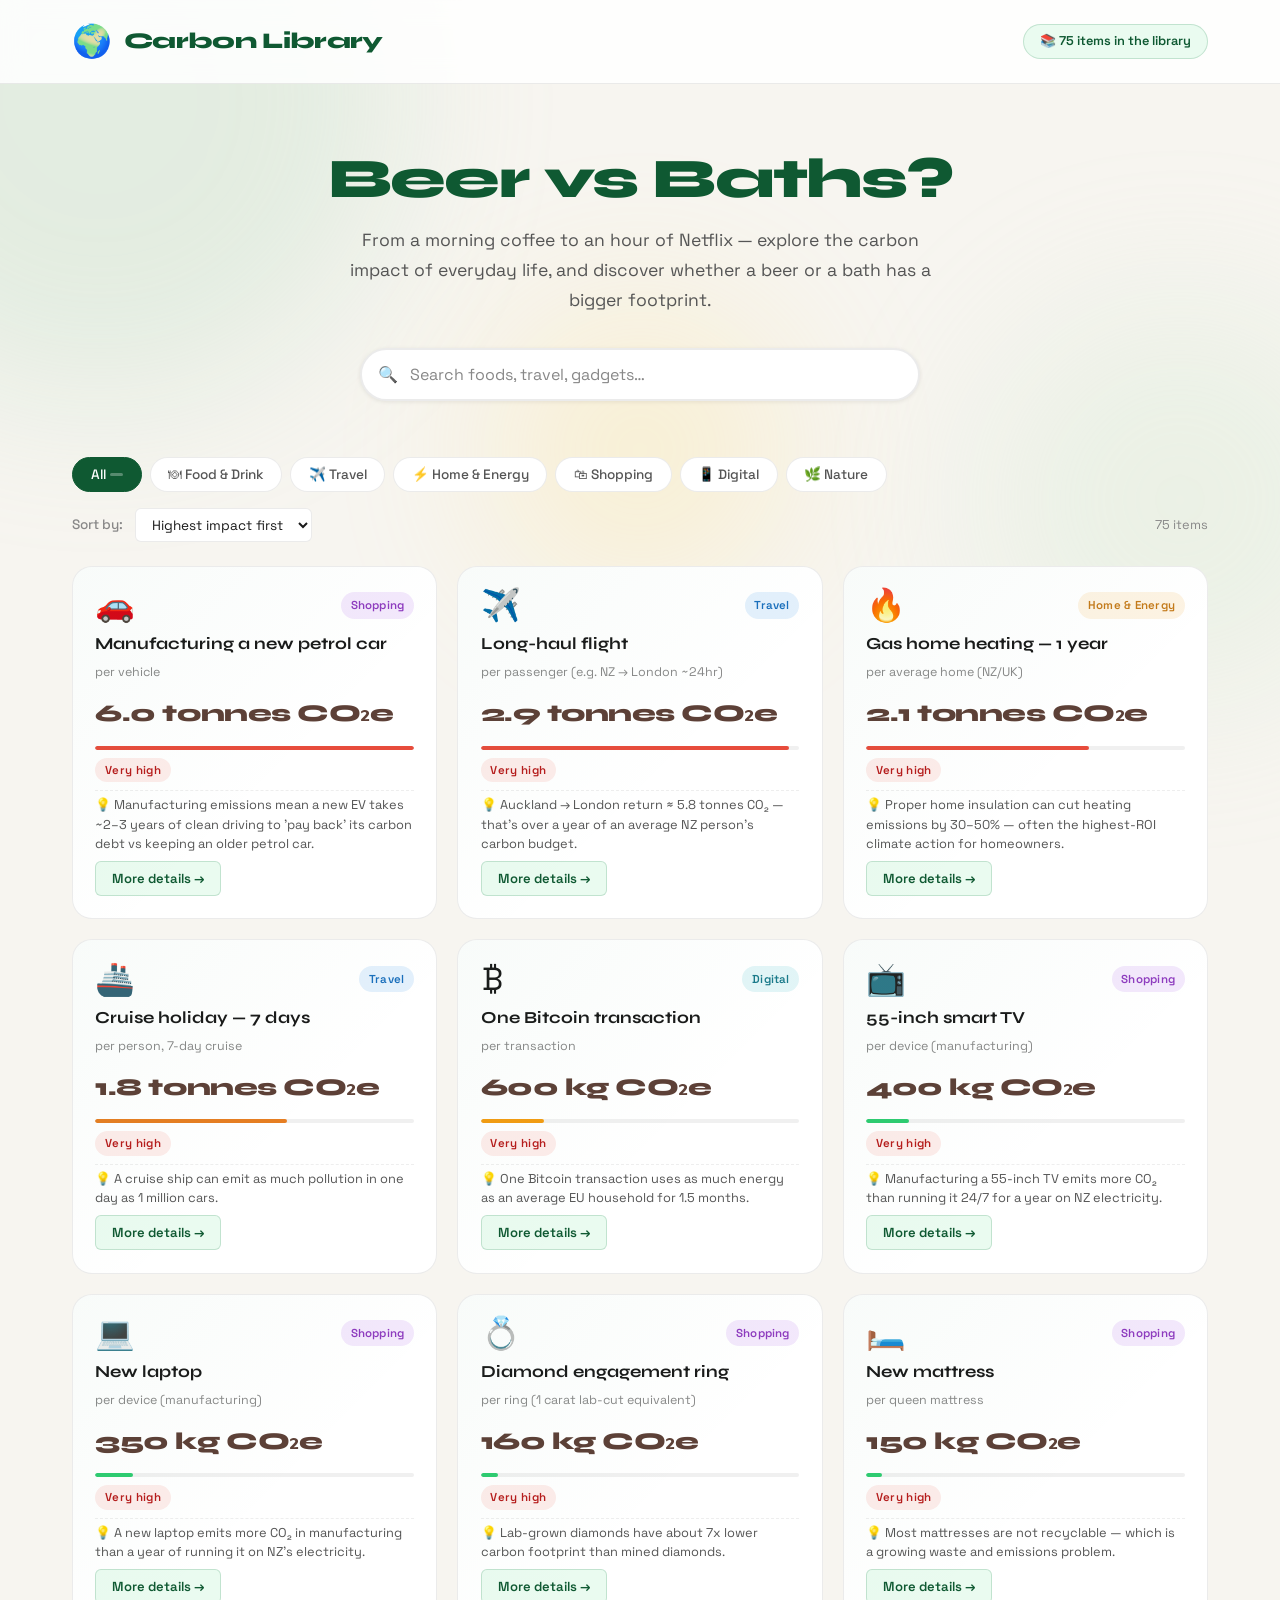
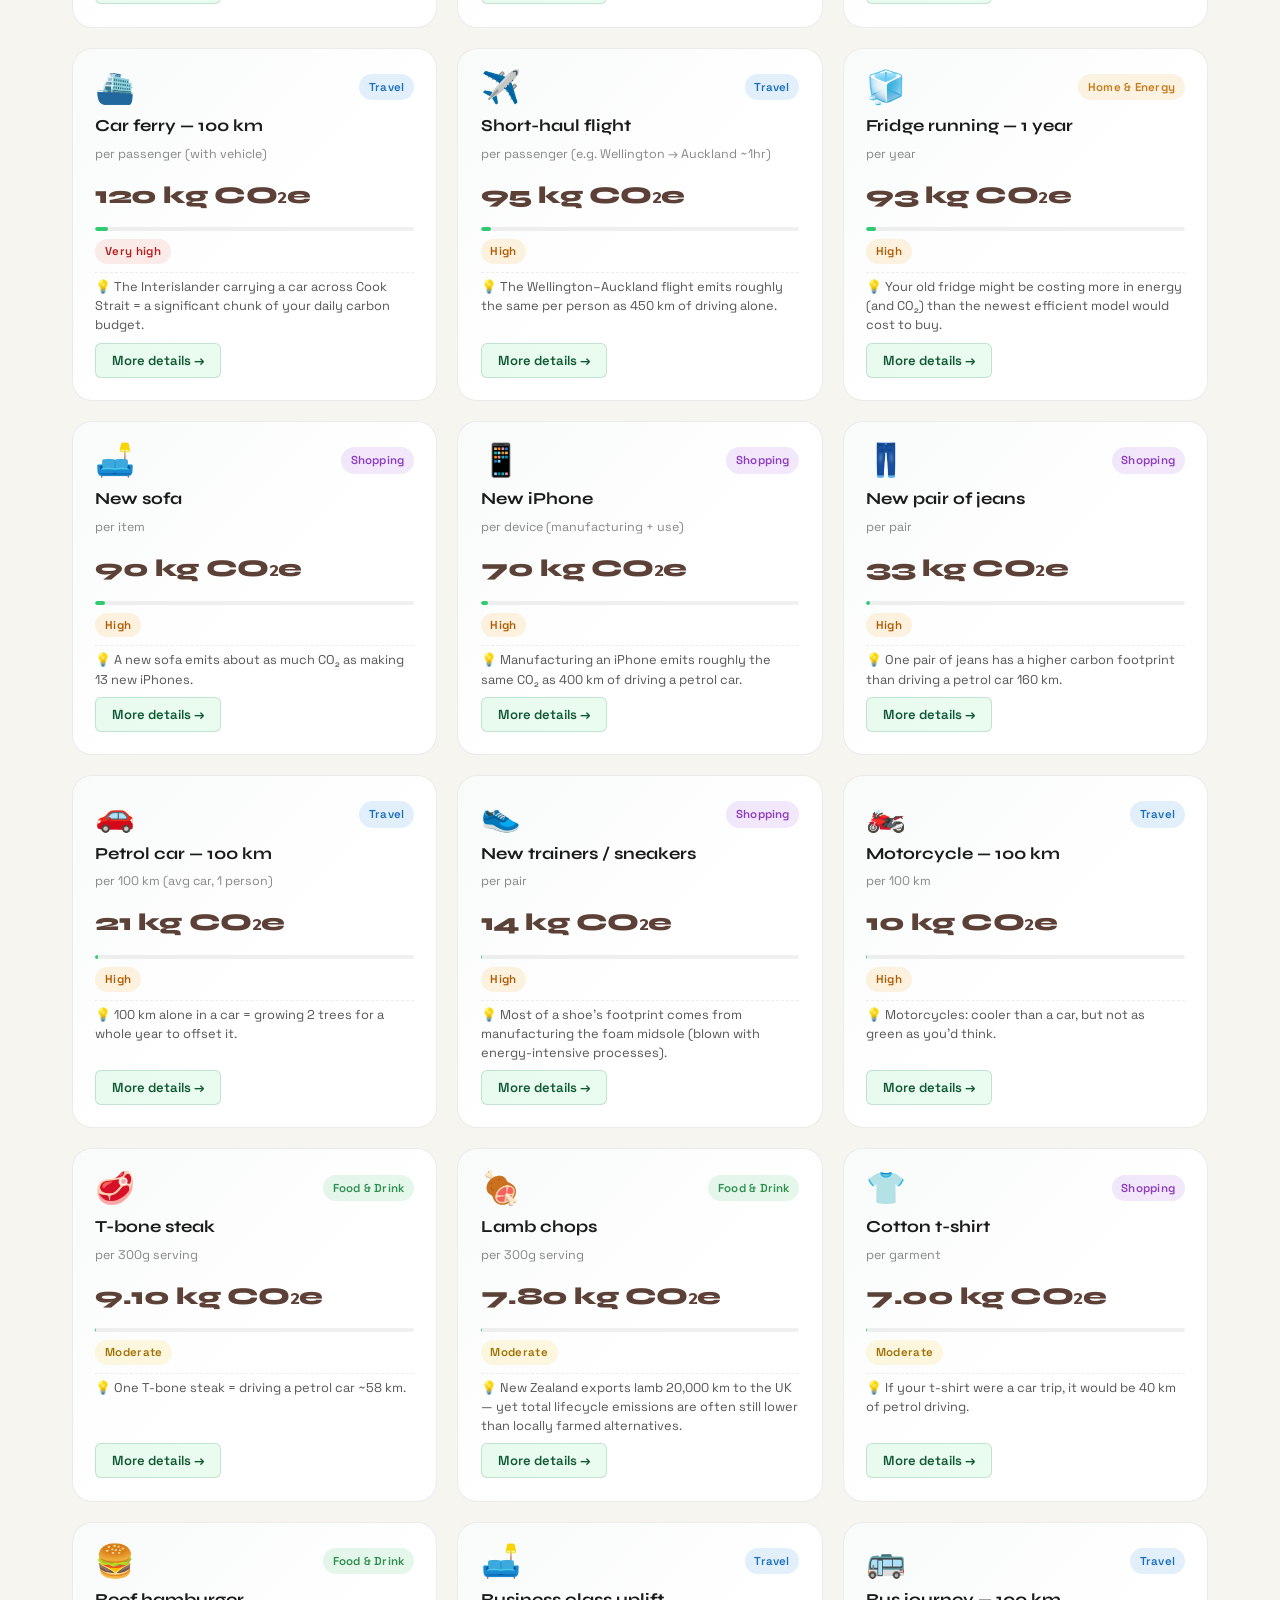
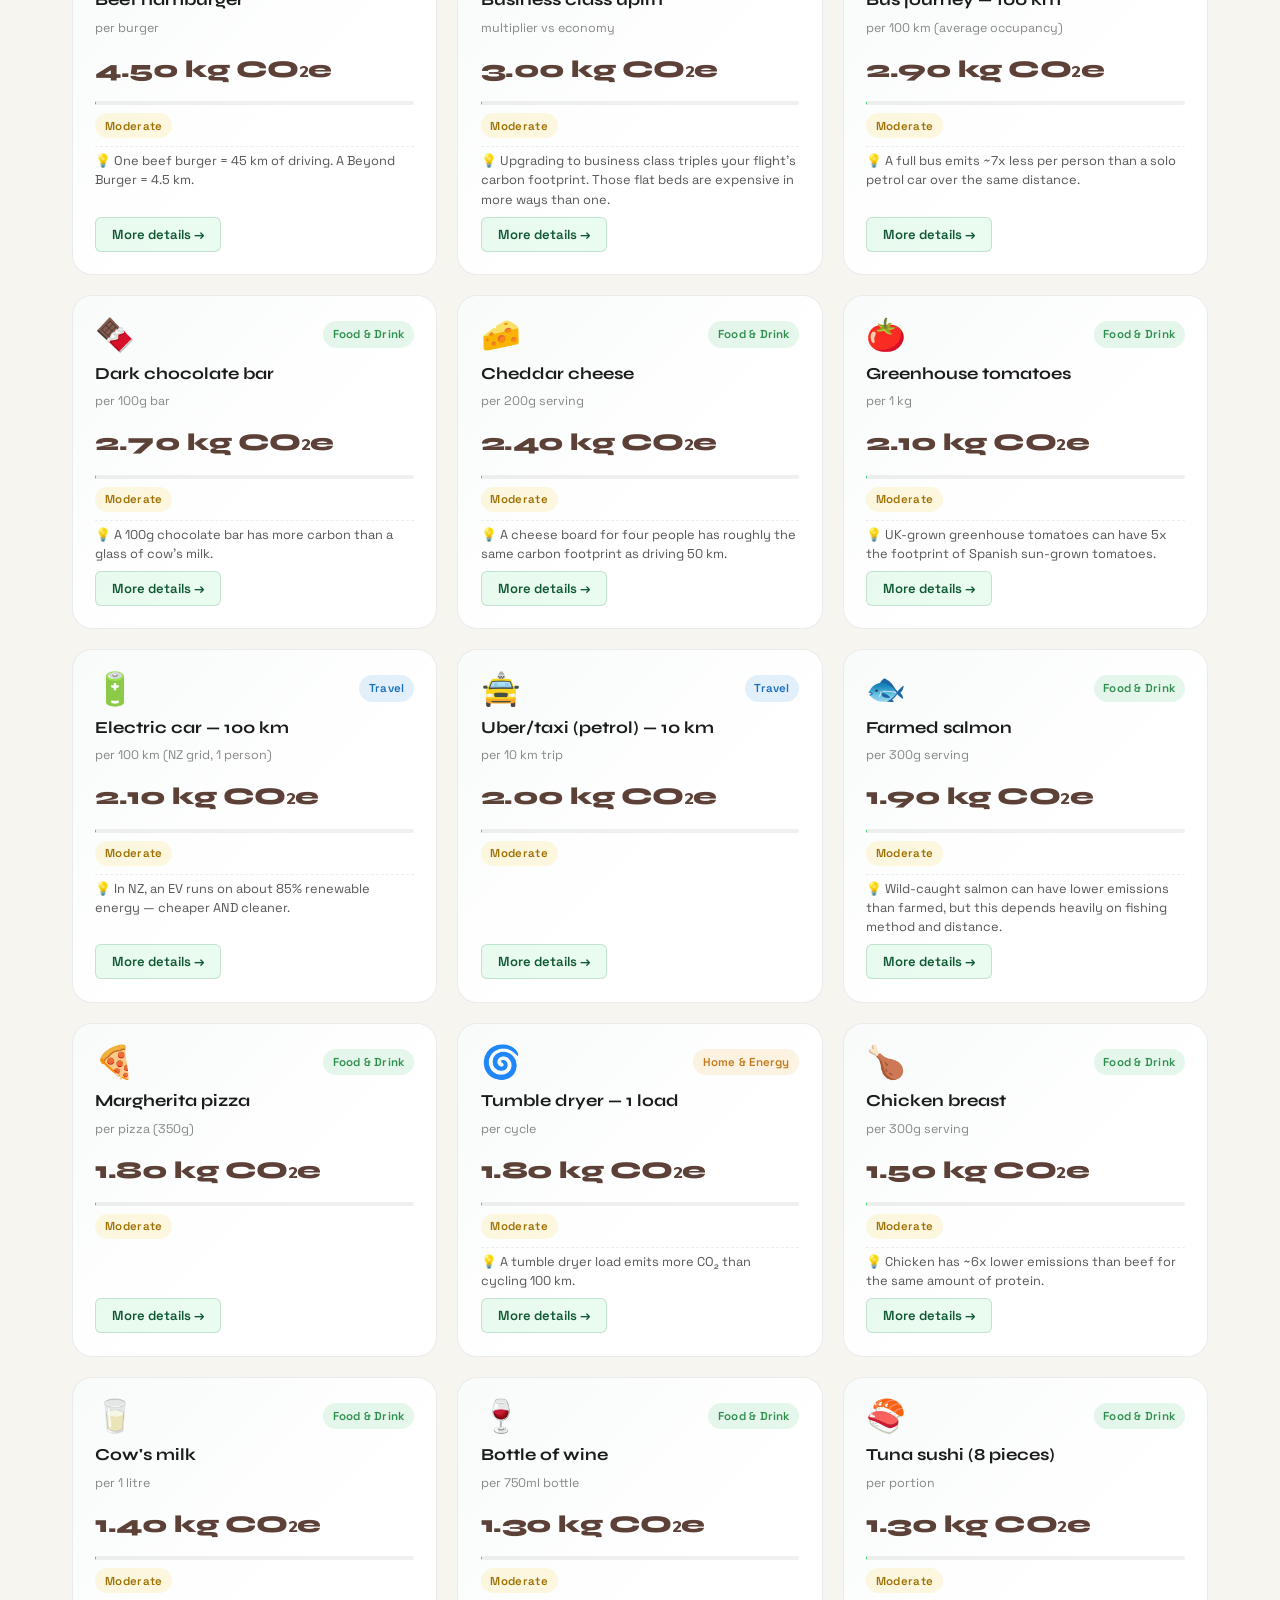
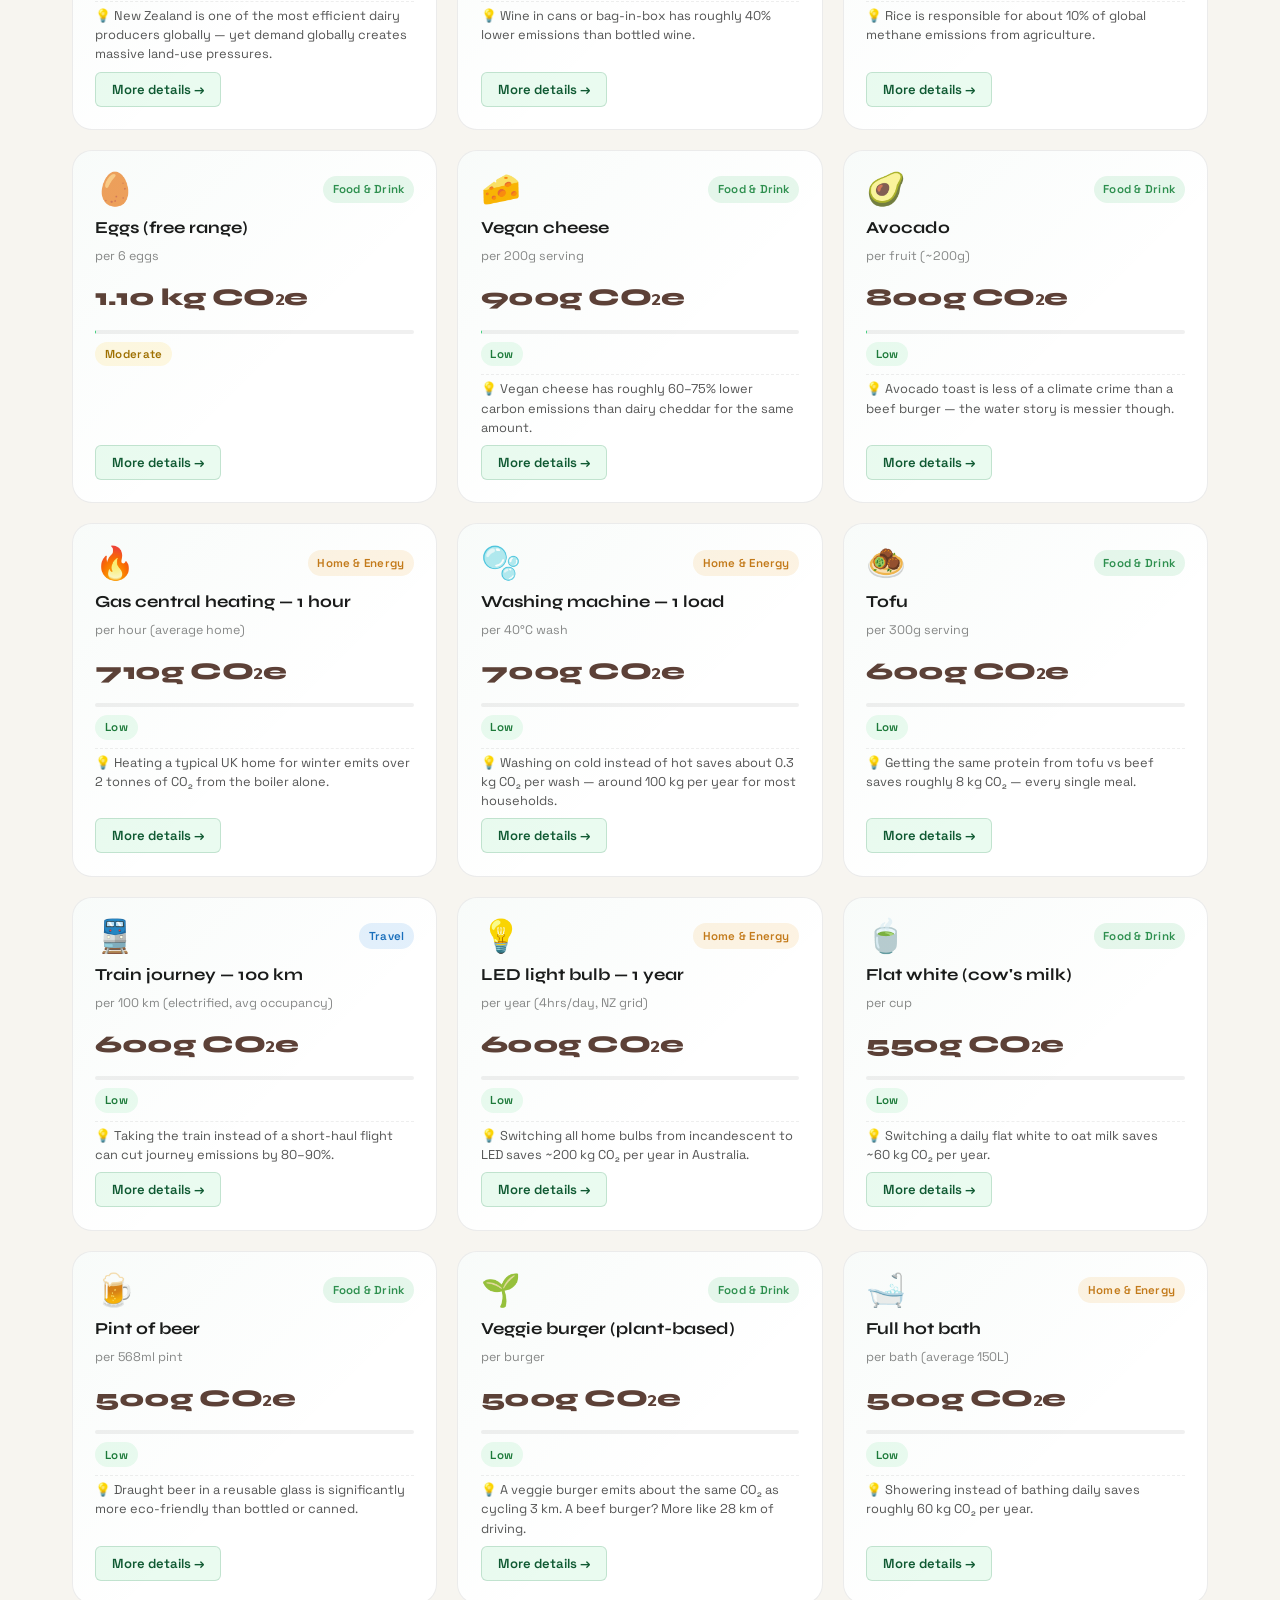
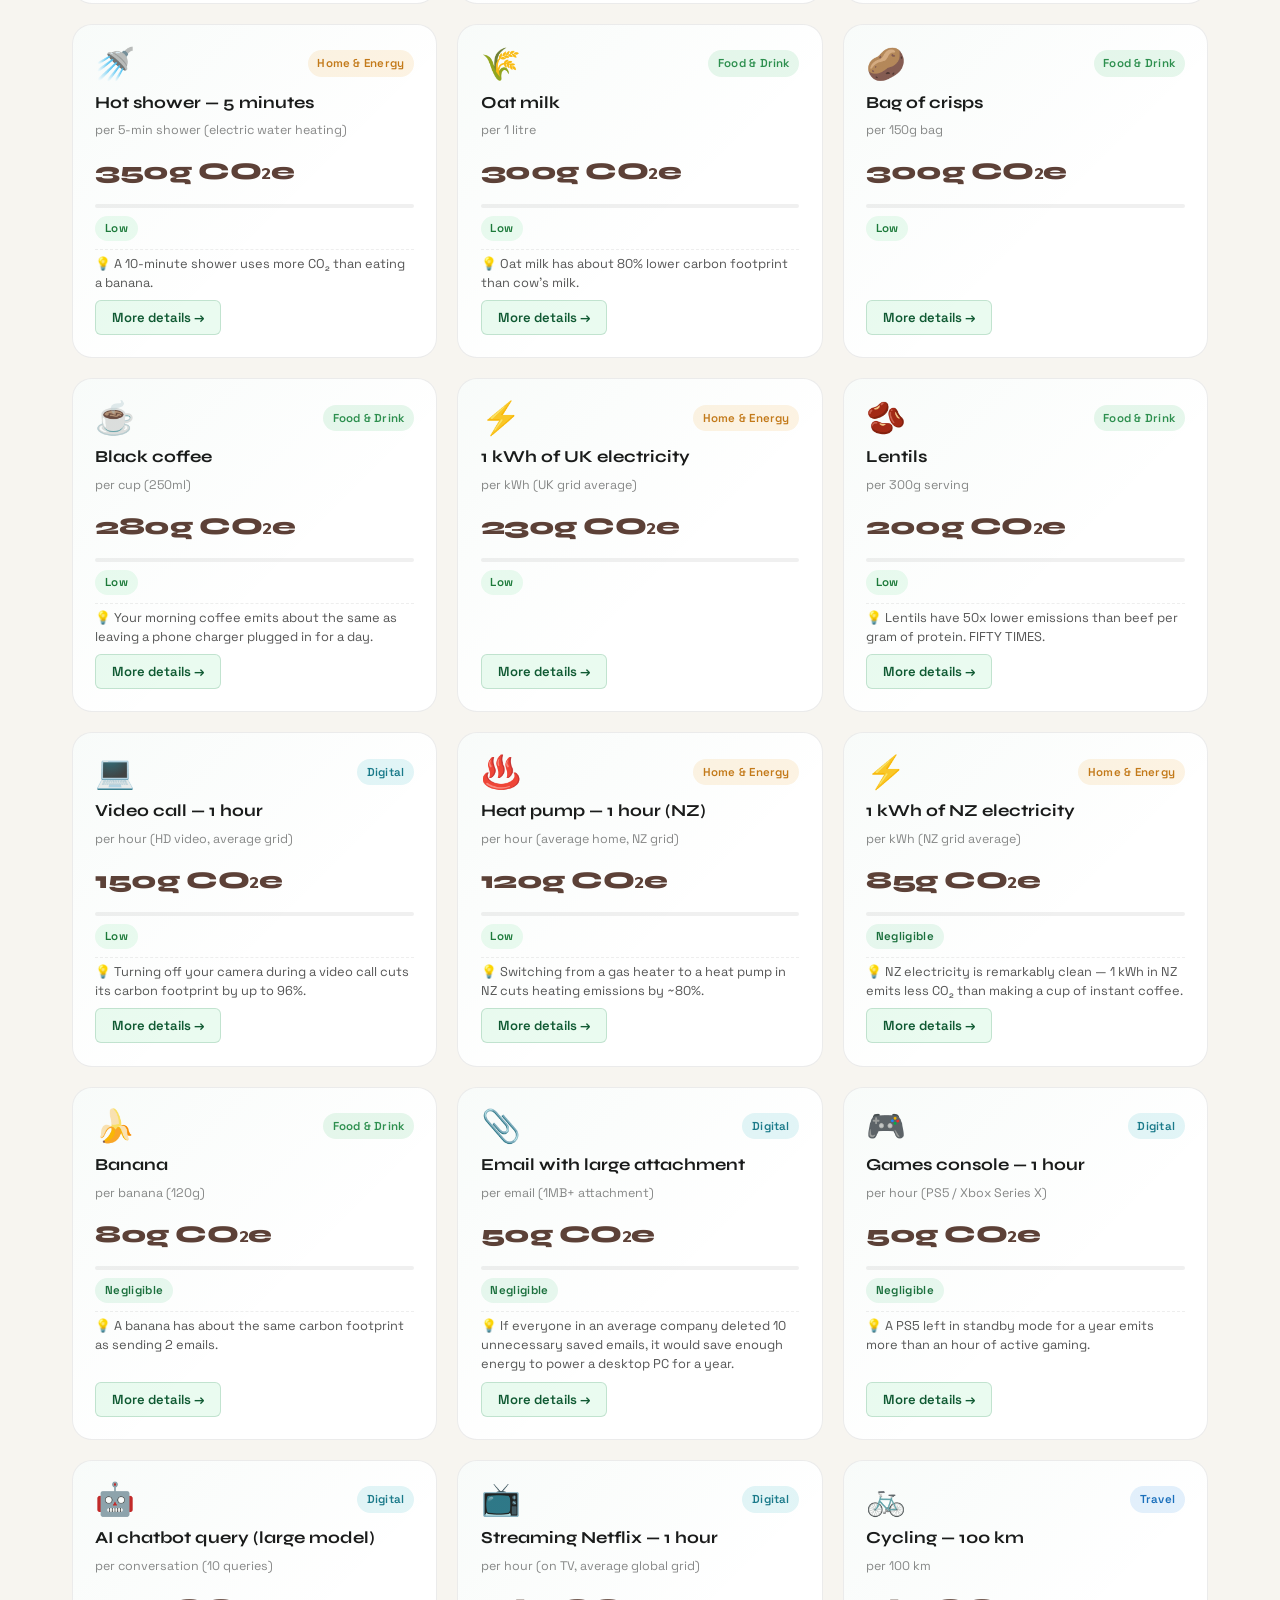
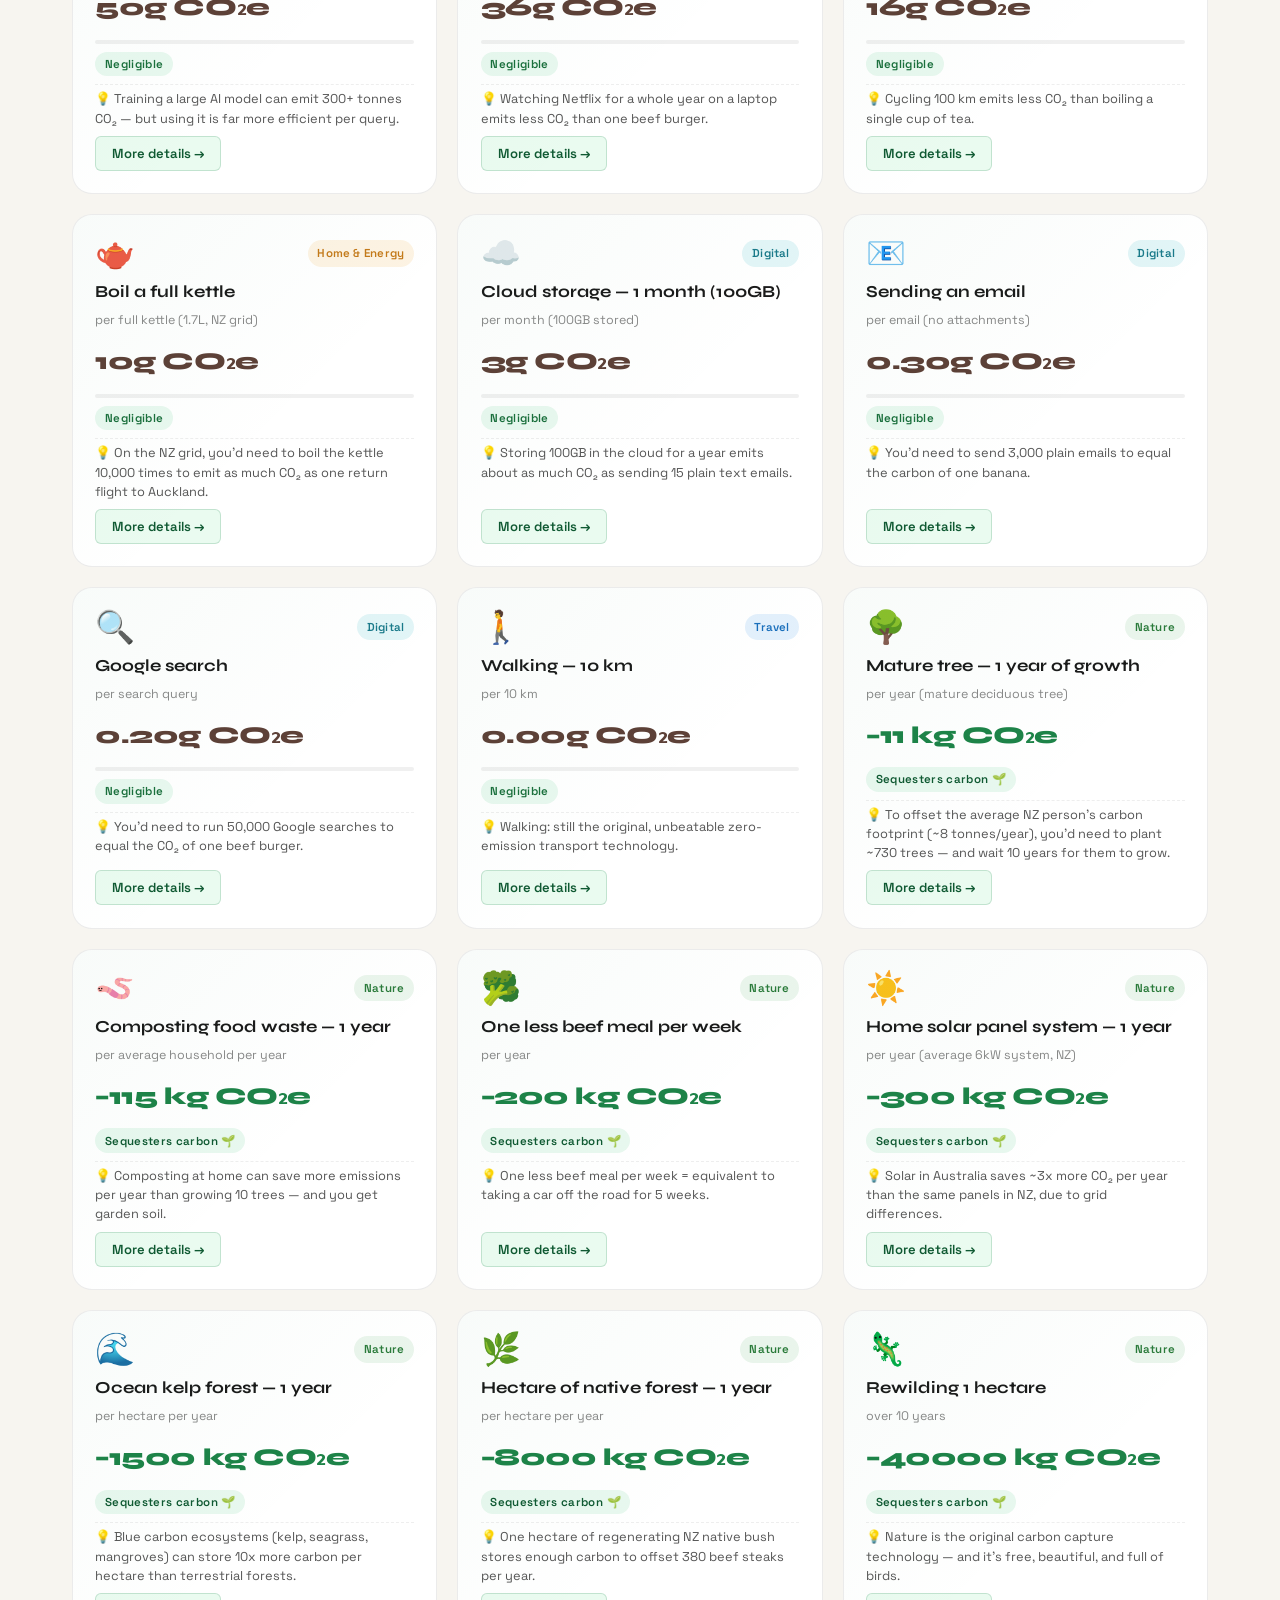
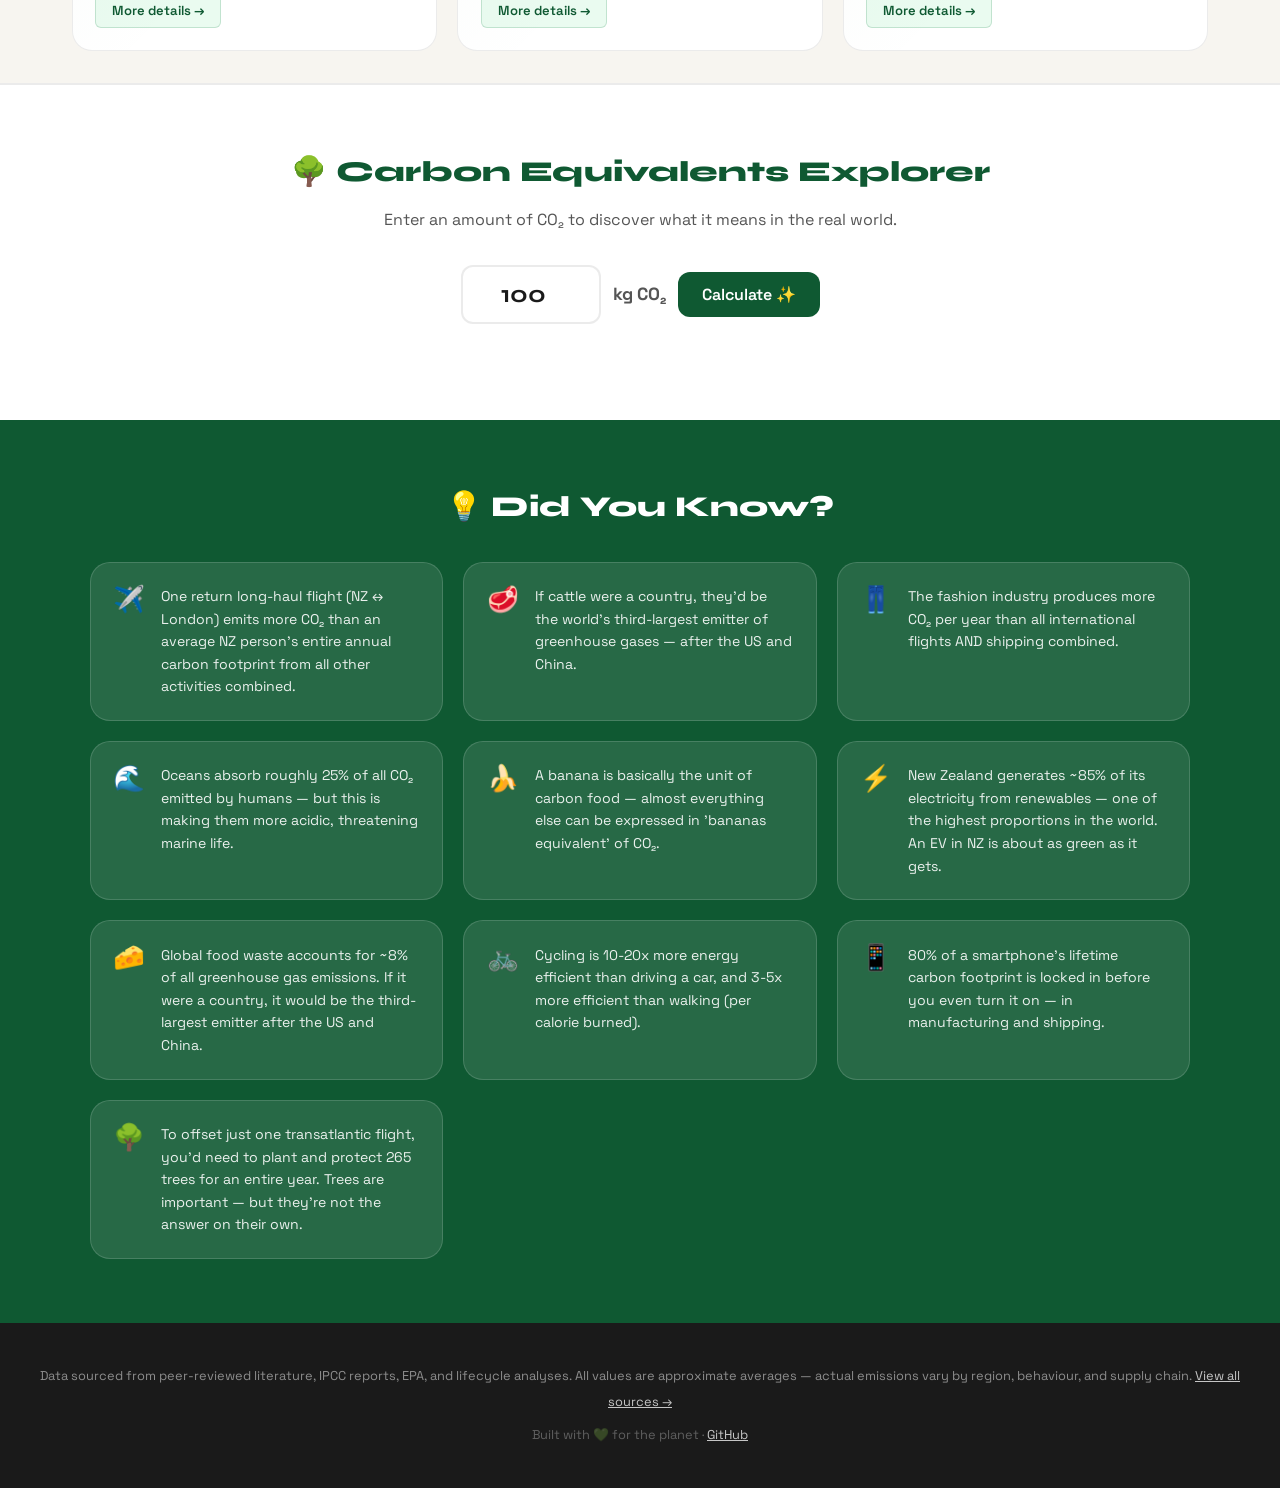
==== commit a04f2fbe: "Add files via upload" ====
--- a/index.html
+++ b/index.html
@@ -3,7 +3,7 @@
 <head>
 <meta charset="UTF-8" />
 <meta name="viewport" content="width=device-width, initial-scale=1.0" />
-<title>Carbon Footprint Library 🌍</title>
+<title>Carbon Library 🌍</title>
 <link rel="preconnect" href="https://fonts.googleapis.com" />
 <link rel="preconnect" href="https://fonts.gstatic.com" crossorigin />
 <link href="https://fonts.googleapis.com/css2?family=Space+Grotesk:wght@300;400;500;600;700&family=Syne:wght@400;600;700;800&display=swap" rel="stylesheet" />
@@ -22,8 +22,7 @@
     <div class="logo">
       <span class="logo-icon">🌍</span>
       <div>
-        <span class="logo-text">CarbonLib</span>
-        <span class="logo-sub">Every gram counts</span>
+        <span class="logo-text">Carbon Library</span>
       </div>
     </div>
     <div class="header-stats">
@@ -35,8 +34,8 @@
 <main>
 
   <section class="hero">
-    <h1>How heavy is your footprint?</h1>
-    <p class="hero-sub">From a morning coffee to a transatlantic flight — explore the carbon cost of everyday life, and discover surprisingly equivalent swaps.</p>
+    <h1>Beer vs Baths?</h1>
+    <p class="hero-sub">From a morning coffee to an hour of Netflix — explore the carbon impact of everyday life, and discover whether a beer or a bath has a bigger footprint.</p>
     <div class="search-bar-wrap">
       <span class="search-icon">🔍</span>
       <input type="text" id="search" placeholder="Search foods, travel, gadgets…" autocomplete="off" aria-label="Search the carbon library" />
